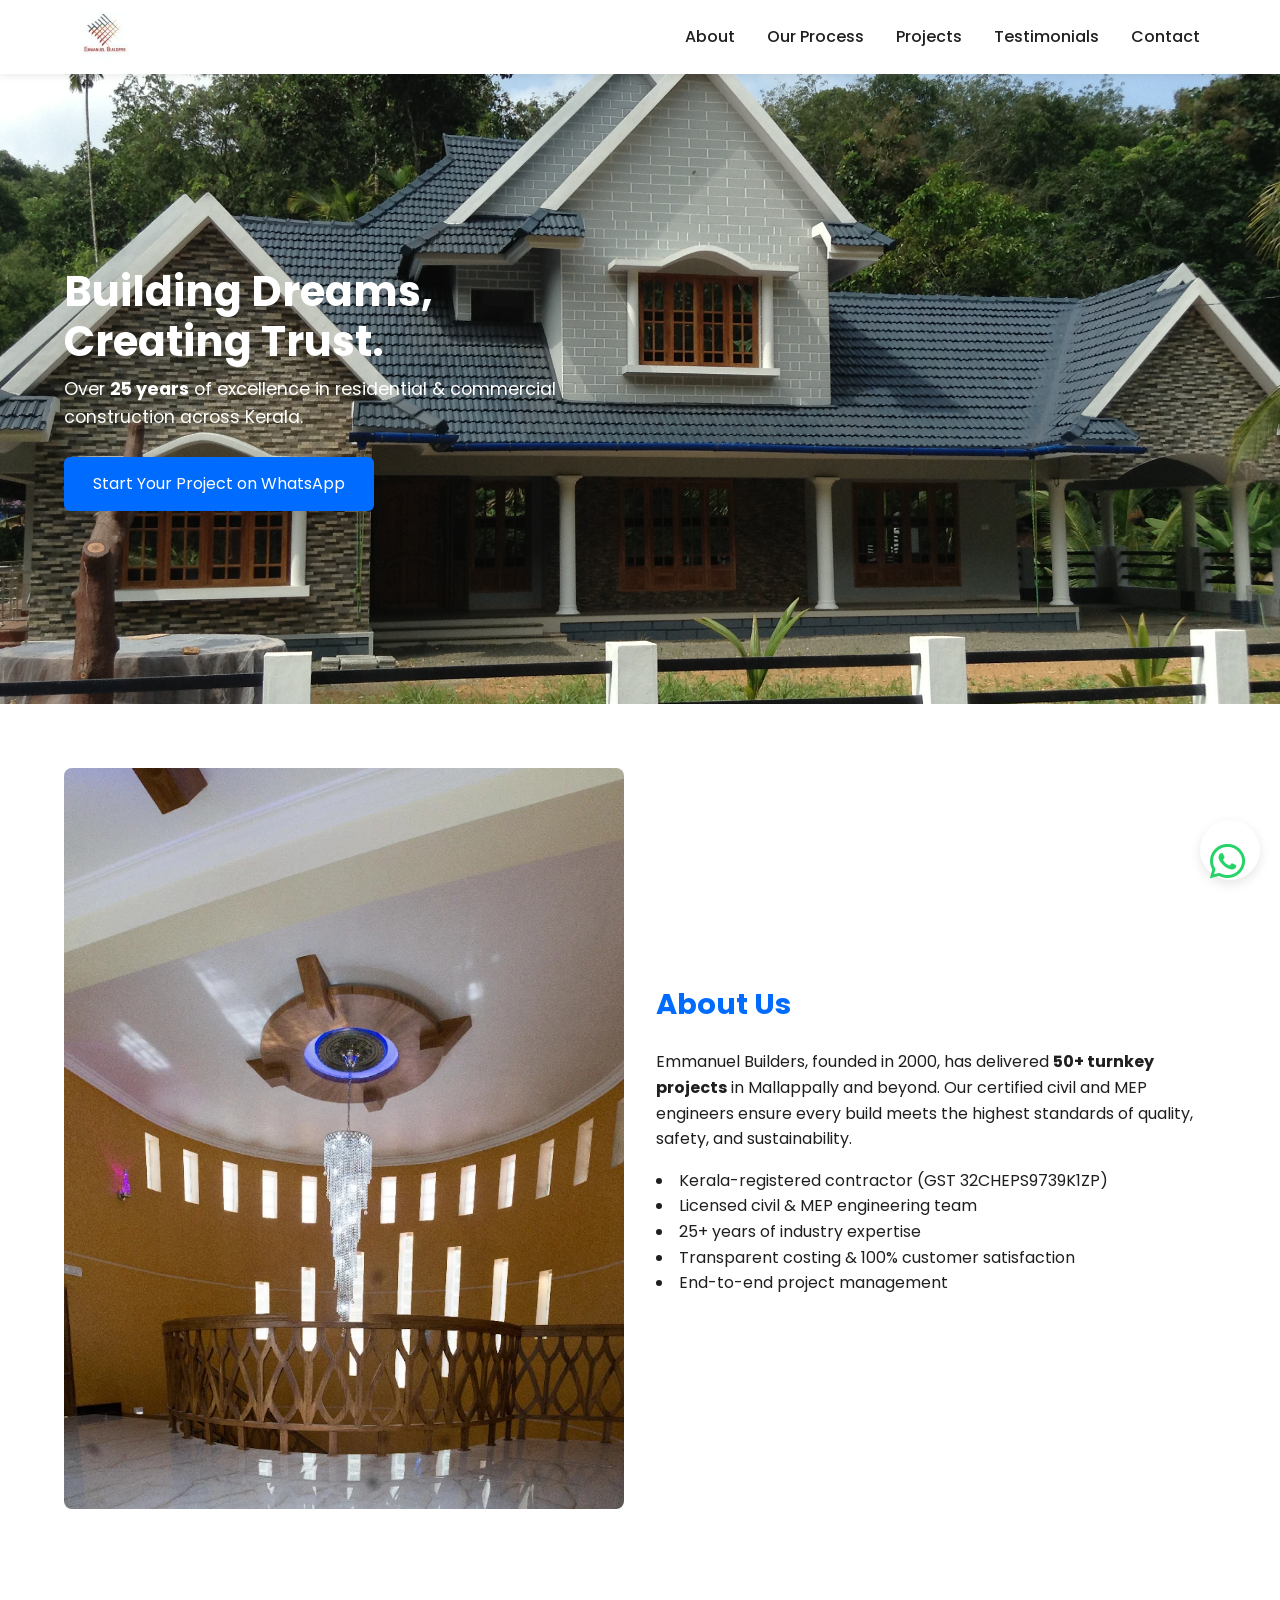
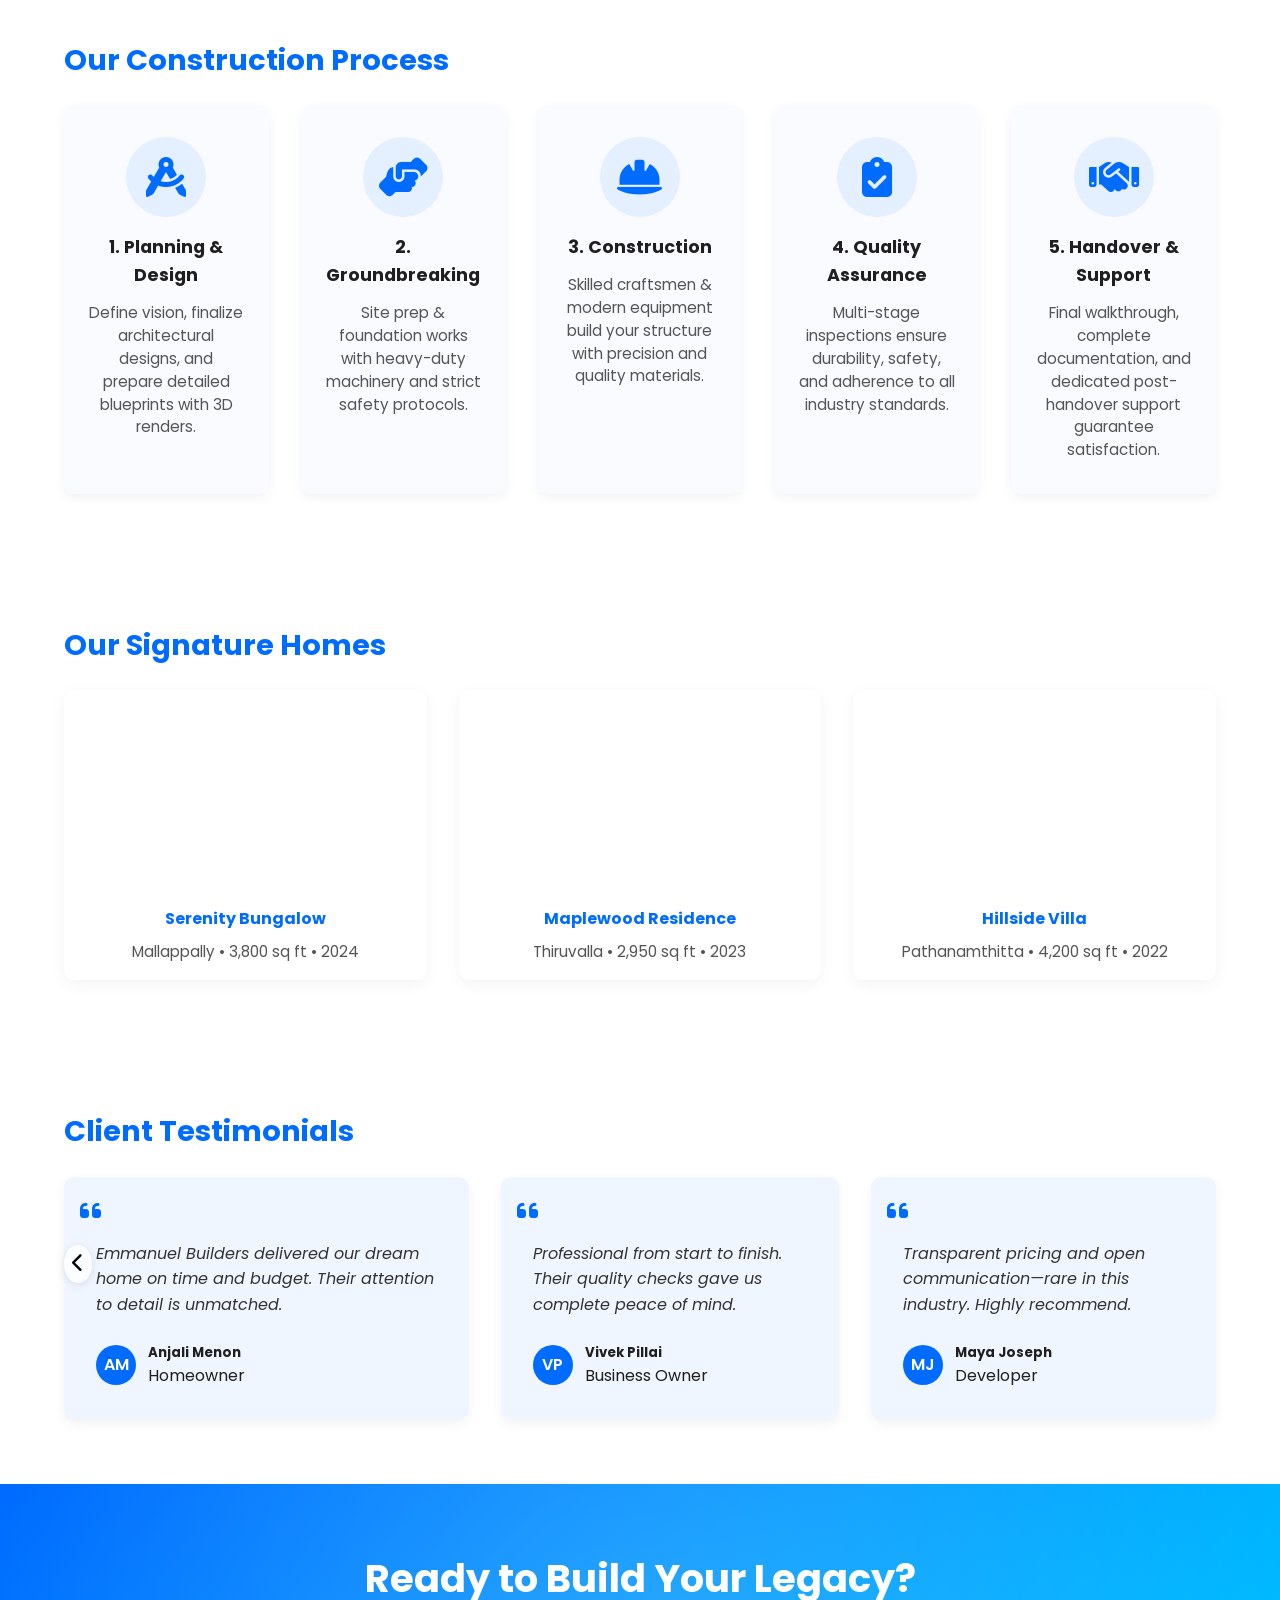
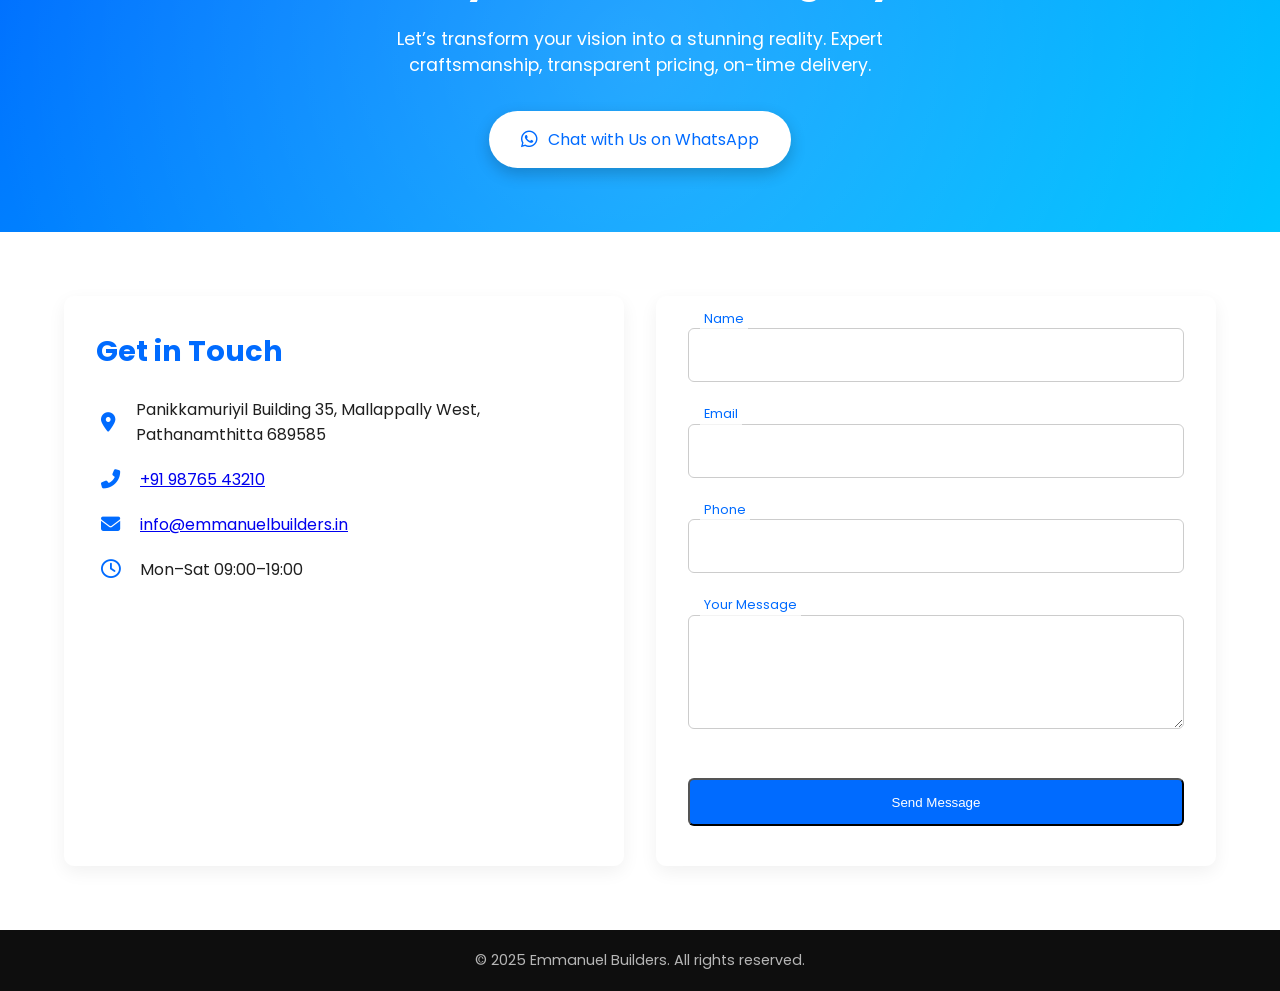
==== index.html @ 96ef4178 "version 1" ====
<!DOCTYPE html>
<html lang="en">
<head>
  <meta charset="UTF-8" />
  <meta name="viewport" content="width=device-width,initial-scale=1.0" />
  <meta name="description" content="Emmanuel Builders – trusted residential and commercial construction in Mallappally, Kerala." />
  <title>Emmanuel Builders | Mallappally</title>
  <link rel="stylesheet" href="style.css" />
  <link href="https://fonts.googleapis.com/css2?family=Poppins:wght@300;400;600&display=swap" rel="stylesheet" />
  <link rel="stylesheet" href="https://cdnjs.cloudflare.com/ajax/libs/font-awesome/6.4.0/css/all.min.css" />

</head>

<body>
  <!-- Floating WhatsApp CTA -->
  <a href="https://wa.me/919876543210" class="whatsapp-float" aria-label="Chat on WhatsApp">
  <i class="fab fa-whatsapp"></i>
</a>


  <!-- HEADER -->
  <header id="header">
    <div class="container">
      <h1 class="logo">
        <img src="./assets/emmanuel_logo2.jpg" alt="Emmanuel Builders Logo" />
      </h1>
      <div class="nav-toggle" id="navToggle">
  <span></span>
  <span></span>
  <span></span>
</div>

      <nav>
        <ul>
          <li><a href="#about">About</a></li>
          <li><a href="#process">Our Process</a></li>
          <li><a href="#projects">Projects</a></li>
          <li><a href="#testimonials">Testimonials</a></li>
          <li><a href="#contact">Contact</a></li>
        </ul>
      </nav>
    </div>
  </header>

  <!-- HERO -->
  <section class="hero">
    <div class="hero-content">
      <h2 class="animate-up">Building Dreams, Creating Trust.</h2>
      <p class="animate-up delay-1">
        Over <strong>25 years</strong> of excellence in residential & commercial construction across Kerala.
      </p>
      <a href="https://wa.me/919876543210" class="btn-primary animate-up delay-2">
        Start Your Project on WhatsApp
      </a>
    </div>
    <div class="hero-bg"></div>
  </section>

  <!-- ABOUT -->
  <section id="about" class="section">
    <div class="container about-grid">
      <div class="about-img">
        <img src="./assets/img1.webp" alt="Skilled construction team" loading="lazy" />
      </div>
      <div class="about-text">
        <h3 class="section-title">About Us</h3>
        <p>
          Emmanuel Builders, founded in 2000, has delivered <strong>50+ turnkey projects</strong> in Mallappally and beyond. Our certified civil and MEP engineers ensure every build meets the highest standards of quality, safety, and sustainability.
        </p>
        <ul class="about-list">
          <li>Kerala-registered contractor (GST 32CHEPS9739K1ZP)</li>
          <li>Licensed civil & MEP engineering team</li>
          <li>25+ years of industry expertise</li>
          <li>Transparent costing & 100% customer satisfaction</li>
          <li>End-to-end project management</li>
        </ul>
      </div>
    </div>
  </section>

  <!-- PROCESS -->
  <section id="process" class="section process">
  <div class="container">
    <h3 class="section-title">Our Construction Process</h3>
    <div class="process-grid">
      <div class="process-step animate-fade">
        <div class="icon-wrap">
          <i class="fas fa-drafting-compass"></i>
        </div>
        <h4>1. Planning & Design</h4>
        <p>Define vision, finalize architectural designs, and prepare detailed blueprints with 3D renders.</p>
      </div>
      <div class="process-step animate-fade delay-1">
        <div class="icon-wrap">
          <i class="fas fa-hands-helping"></i>
        </div>
        <h4>2. Groundbreaking</h4>
        <p>Site prep & foundation works with heavy-duty machinery and strict safety protocols.</p>
      </div>
      <div class="process-step animate-fade delay-2">
        <div class="icon-wrap">
          <i class="fas fa-hard-hat"></i>
        </div>
        <h4>3. Construction</h4>
        <p>Skilled craftsmen & modern equipment build your structure with precision and quality materials.</p>
      </div>
      <div class="process-step animate-fade delay-3">
        <div class="icon-wrap">
          <i class="fas fa-clipboard-check"></i>
        </div>
        <h4>4. Quality Assurance</h4>
        <p>Multi-stage inspections ensure durability, safety, and adherence to all industry standards.</p>
      </div>
      <div class="process-step animate-fade delay-4">
        <div class="icon-wrap">
          <i class="fas fa-handshake"></i>
        </div>
        <h4>5. Handover & Support</h4>
        <p>Final walkthrough, complete documentation, and dedicated post-handover support guarantee satisfaction.</p>
      </div>
    </div>
  </div>
</section>


  <!-- PROJECTS -->
  <section id="projects" class="section projects">
  <div class="container">
    <h3 class="section-title">Our Signature Homes</h3>
    <div class="projects-grid">

      <!-- Home Card 1 -->
      <article class="project-card animate-fade">
        <div class="card-img" style="background-image:url('https://source.unsplash.com/random/600x400/?bungalow');">
          <a href="#home1" class="btn-card">View Project</a>
        </div>
        <div class="project-info">
          <h4>Serenity Bungalow</h4>
          <p>Mallappally • 3,800 sq ft • 2024</p>
        </div>
      </article>

      <!-- Home Card 2 -->
      <article class="project-card animate-fade delay-1">
        <div class="card-img" style="background-image:url('https://source.unsplash.com/random/600x400/?modern-house');">
          <a href="#home2" class="btn-card">View Project</a>
        </div>
        <div class="project-info">
          <h4>Maplewood Residence</h4>
          <p>Thiruvalla • 2,950 sq ft • 2023</p>
        </div>
      </article>

      <!-- Home Card 3 -->
      <article class="project-card animate-fade delay-2">
        <div class="card-img" style="background-image:url('https://source.unsplash.com/random/600x400/?house-exterior');">
          <a href="#home3" class="btn-card">View Project</a>
        </div>
        <div class="project-info">
          <h4>Hillside Villa</h4>
          <p>Pathanamthitta • 4,200 sq ft • 2022</p>
        </div>
      </article>

    </div>
  </div>
</section>


  <!-- TESTIMONIALS -->
  <section id="testimonials" class="section testimonials">
  <div class="container">
    <h3 class="section-title">Client Testimonials</h3>
    <div class="testimonials-slider">
      <div class="testimonial-card animate-up">
        <div class="quote-icon"><i class="fas fa-quote-left"></i></div>
        <p>Emmanuel Builders delivered our dream home on time and budget. Their attention to detail is unmatched.</p>
        <div class="client-info">
          <div class="avatar">AM</div>
          <div>
            <h5>Anjali Menon</h5>
            <span>Homeowner</span>
          </div>
        </div>
      </div>
      <div class="testimonial-card animate-up delay-1">
        <div class="quote-icon"><i class="fas fa-quote-left"></i></div>
        <p>Professional from start to finish. Their quality checks gave us complete peace of mind.</p>
        <div class="client-info">
          <div class="avatar">VP</div>
          <div>
            <h5>Vivek Pillai</h5>
            <span>Business Owner</span>
          </div>
        </div>
      </div>
      <div class="testimonial-card animate-up delay-2">
        <div class="quote-icon"><i class="fas fa-quote-left"></i></div>
        <p>Transparent pricing and open communication—rare in this industry. Highly recommend.</p>
        <div class="client-info">
          <div class="avatar">MJ</div>
          <div>
            <h5>Maya Joseph</h5>
            <span>Developer</span>
          </div>
        </div>
      </div>
    </div>
    <!-- slider nav -->
    <div class="slider-nav">
      <button class="prev"><i class="fas fa-chevron-left"></i></button>
      <button class="next"><i class="fas fa-chevron-right"></i></button>
    </div>
  </div>
</section>


  <!-- CTA -->
 <section class="cta">
  <div class="container">
    <h3 class="cta-title animate-up">Ready to Build Your Legacy?</h3>
    <p class="cta-subtitle animate-up delay-1">
      Let’s transform your vision into a stunning reality. Expert craftsmanship, transparent pricing, on-time delivery.
    </p>
    <a href="https://wa.me/919876543210" class="btn-primary cta-btn animate-up delay-2">
      <i class="fab fa-whatsapp"></i> Chat with Us on WhatsApp
    </a>
  </div>
</section>


  <!-- CONTACT -->
  <section id="contact" class="section contact">
  <div class="container contact-grid">

    <!-- Contact Info Card -->
    <div class="contact-card animate-up">
      <h3 class="section-title">Get in Touch</h3>
      <div class="info-item">
        <i class="fas fa-map-marker-alt"></i>
        <p>Panikkamuriyil Building 35, Mallappally West, Pathanamthitta 689585</p>
      </div>
      <div class="info-item">
        <i class="fas fa-phone-alt"></i>
        <p><a href="tel:+919876543210">+91 98765 43210</a></p>
      </div>
      <div class="info-item">
        <i class="fas fa-envelope"></i>
        <p><a href="mailto:info@emmanuelbuilders.in">info@emmanuelbuilders.in</a></p>
      </div>
      <div class="info-item">
        <i class="far fa-clock"></i>
        <p>Mon–Sat 09:00–19:00</p>
      </div>
    </div>

    <!-- Contact Form Card -->
    <div class="contact-card animate-up delay-1">
      <form id="contact-form">
        <div class="form-group">
          <input type="text" name="name" required />
          <label>Name</label>
        </div>
        <div class="form-group">
          <input type="email" name="email" required />
          <label>Email</label>
        </div>
        <div class="form-group">
          <input type="tel" name="phone" />
          <label>Phone</label>
        </div>
        <div class="form-group">
          <textarea name="message" rows="4" required></textarea>
          <label>Your Message</label>
        </div>
        <button type="submit" class="btn-primary">Send Message</button>
        <p id="form-status" class="status"></p>
      </form>
    </div>

  </div>
  <div class="map-container animate-up delay-2">
    <!-- existing iframe -->
  </div>
</section>


  <!-- FOOTER -->
  <footer>
    <div class="container">
      © 2025 Emmanuel Builders. All rights reserved.
    </div>
  </footer>

  <script src="script.js"></script>
</body>
</html>
---- style.css ----
/* --- Global --- */
*,
*::before,
*::after {
  box-sizing: border-box;
  margin: 0;
  padding: 0;
}

body {
  font-family: "Poppins", sans-serif;
  line-height: 1.6;
  color: #1f1f1f;
  background: #ffffff;
}

img {
  max-width: 100%;
  display: block;
}

/* Utility */
.container {
  width: 90%;
  max-width: 1,200px;
  margin: auto;
}

.btn-primary {
  display: inline-block;
  background: #006bff;
  color: #fff;
  padding: 0.9rem 1.8rem;
  border-radius: 6px;
  text-decoration: none;
  transition: background 0.3s;
}
.btn-primary:hover {
  background: #0053c9;
}

/* Floating WhatsApp */
.whatsapp-float {
  position: fixed;
  bottom: 20px;
  right: 20px;
  width: 60px;
  height: 60px;
  z-index: 1000;
  animation: pulse 2s infinite;
}
@keyframes pulse {
  0% { transform: scale(1); }
  50% { transform: scale(1.1); }
  100% { transform: scale(1); }
}

/* Header */
header {
  background: #ffffffee;
  position: sticky;
  top: 0;
  backdrop-filter: blur(8px);
  z-index: 999;
}
header .container {
  display: flex;
  align-items: center;
  justify-content: space-between;
  padding: 1rem 0;
}
.logo {
  font-size: 1.6rem;
  font-weight: 600;
}
.logo span { color: #006bff; }
nav ul {
  display: flex;
  gap: 1.2rem;
}
nav a {
  text-decoration: none;
  color: #1f1f1f;
  font-weight: 500;
  transition: color 0.3s;
}
nav a:hover { color: #006bff; }

/* Hero */
.hero {
  position: relative;
  min-height: 70vh;
  display: flex;
  align-items: center;
  color: #ffffff;
  overflow: hidden;
}
.hero-bg {
  position: absolute;
  inset: 0;
  background: url("/img/hero.jpg") center/cover no-repeat;
  transform: scale(1.1);
  animation: zoom 20s linear infinite alternate;
}
@keyframes zoom {
  from { transform: scale(1.1); }
  to { transform: scale(1); }
}
.hero-content {
  position: relative;
  z-index: 1;
  width: 90%;
  max-width: 560px;
  margin-left: 5%;
}
.hero h2 {
  font-size: 2.6rem;
  line-height: 1.2;
  margin-bottom: 0.5rem;
}
.hero p {
  font-size: 1.1rem;
  margin-bottom: 1.6rem;
}

/* Sections */
.section { padding: 4rem 0; }
.section-title {
  font-size: 1.8rem;
  margin-bottom: 1.4rem;
  color: #006bff;
}

/* About */
.about-grid {
  display: grid;
  gap: 2rem;
}
@media (min-width: 768px) {
  .about-grid {
    grid-template-columns: 1fr 1fr;
    align-items: center;
  }
}
.about-list {
  margin-top: 1rem;
  list-style: disc inside;
}
.about-img img {
  border-radius: 8px;
}

/* Projects */
.projects-grid {
  display: grid;
  gap: 2rem;
}
@media (min-width: 600px) {
  .projects-grid {
    grid-template-columns: repeat(2, 1fr);
  }
}
@media (min-width: 960px) {
  .projects-grid {
    grid-template-columns: repeat(3, 1fr);
  }
}
.project-card {
  background: #f5f7ff;
  border-radius: 6px;
  overflow: hidden;
  box-shadow: 0 2px 8px #0001;
  transform: translateY(20px);
  opacity: 0;
  transition: transform 0.6s ease, opacity 0.6s ease;
}
.project-card img {
  height: 200px;
  object-fit: cover;
}
.project-info { padding: 1rem; }
.project-info h4 { margin-bottom: 0.3rem; }

/* CTA */
.cta {
  background: #006bff;
  color: #fff;
  text-align: center;
  padding: 3.5rem 0;
}
.cta-title {
  font-size: 2rem;
  margin-bottom: 1.2rem;
}

/* Contact */
.contact-grid {
  display: grid;
  gap: 2.5rem;
}
@media (min-width: 768px) {
  .contact-grid {
    grid-template-columns: 1fr 1fr;
  }
}
form input,
form textarea {
  width: 100%;
  padding: 0.8rem 1rem;
  margin-bottom: 1rem;
  border: 1px solid #ccc;
  border-radius: 4px;
  font-family: inherit;
}
form button {
  cursor: pointer;
}
.status { margin-top: 0.5rem; font-size: 0.9rem; }

/* Footer */
footer {
  background: #0e0e0e;
  color: #b6b6b6;
  text-align: center;
  padding: 1.2rem 0;
  font-size: 0.9rem;
}

/* --- Scroll-triggered Animations --- */
.animate-up,
.animate-fade {
  opacity: 0;
  transform: translateY(40px);
}

.delay-1 { transition-delay: 0.15s; }
.delay-2 { transition-delay: 0.3s; }

.in-view.animate-up {
  opacity: 1;
  transform: translateY(0);
  transition: all 0.6s ease;
}
.in-view.animate-fade {
  opacity: 1;
  transform: translateY(0);
  transition: all 0.8s ease;
}

.hero-bg {
  position: absolute;
  inset: 0;
  background: url("./assets/Banner.JPG") center/cover no-repeat;
  transform: scale(1.1);
  animation: zoom 20s linear infinite alternate;
}
/* …rest of CSS unchanged… */
/* HEADER STYLING */
header {
  position: sticky;
  top: 0;
  width: 100%;
  z-index: 999;
  backdrop-filter: blur(12px);
  background: rgba(255, 255, 255, 0.85);
  box-shadow: 0 2px 8px rgba(0, 0, 0, 0.08);
}

header .container {
  display: flex;
  align-items: center;
  justify-content: space-between;
  padding: 0.75rem 1rem;
}

.logo img {
  height: 50px;
  width: auto;
  transition: transform 0.3s ease;
}
.logo img:hover {
  transform: scale(1.05);
}

nav {
  display: flex;
  align-items: center;
}

nav ul {
  display: flex;
  gap: 2rem;
  list-style: none;
}

nav a {
  text-decoration: none;
  font-weight: 500;
  color: #1f1f1f;
  padding: 0.25rem 0;
  position: relative;
}
nav a::after {
  content: '';
  position: absolute;
  height: 2px;
  width: 0;
  left: 0;
  bottom: -4px;
  background: #006bff;
  transition: width 0.3s ease;
}
nav a:hover::after {
  width: 100%;
}

.nav-toggle {
  display: none;
  flex-direction: column;
  justify-content: space-between;
  width: 24px;
  height: 18px;
  cursor: pointer;
}
.nav-toggle span {
  display: block;
  height: 3px;
  background: #1f1f1f;
  border-radius: 2px;
  transition: all 0.3s ease;
}

/* MOBILE RESPONSIVE */
@media (max-width: 768px) {
  .nav-toggle {
    display: flex;
  }
  nav ul {
    position: absolute;
    top: 100%;
    right: 0;
    flex-direction: column;
    background: rgba(255, 255, 255, 0.95);
    width: 200px;
    padding: 1rem;
    box-shadow: 0 2px 8px rgba(0, 0, 0, 0.1);
    transform: translateY(-20px);
    opacity: 0;
    pointer-events: none;
    transition: transform 0.3s ease, opacity 0.3s ease;
  }
  nav ul.open {
    transform: translateY(0);
    opacity: 1;
    pointer-events: all;
  }
  nav li {
    margin-bottom: 1rem;
  }
}
/* Process Icons */
.process-grid {
  display: grid;
  gap: 2rem;
}
@media (min-width: 768px) {
  .process-grid {
    grid-template-columns: repeat(3, 1fr);
  }
}
@media (min-width: 1024px) {
  .process-grid {
    grid-template-columns: repeat(5, 1fr);
  }
}

.process-step {
  background: #f9fbff;
  border-radius: 10px;
  padding: 2rem 1.5rem;
  text-align: center;
  box-shadow: 0 4px 12px rgba(0,0,0,0.05);
  transition: transform 0.3s ease, box-shadow 0.3s ease;
}
.process-step:hover {
  transform: translateY(-8px);
  box-shadow: 0 8px 20px rgba(0,0,0,0.1);
}

.icon-wrap {
  font-size: 2.5rem;
  color: #006bff;
  width: 80px;
  height: 80px;
  margin: 0 auto 1rem;
  display: flex;
  align-items: center;
  justify-content: center;
  background: #e4efff;
  border-radius: 50%;
}

.process-step h4 {
  margin: 0.8rem 0;
  font-size: 1.1rem;
  color: #1f1f1f;
}

.process-step p {
  font-size: 0.95rem;
  color: #555;
  line-height: 1.5;
}

/* Animate-fade unchanged – uses your existing scroll-trigger code */
.whatsapp-float {
  position: fixed;
  bottom: 20px;
  right: 20px;
  font-size: 2.5rem;
  color: #25d366;
  background: #fff;
  padding: 0.6rem;
  border-radius: 50%;
  box-shadow: 0 4px 12px rgba(0,0,0,0.1);
  transition: transform 0.3s ease, box-shadow 0.3s ease;
  z-index: 1000;
}
.whatsapp-float:hover {
  transform: translateY(-4px) scale(1.1);
  box-shadow: 0 8px 20px rgba(0,0,0,0.15);
}
/* Projects Grid */
.projects-grid {
  display: grid;
  gap: 2rem;
}
@media (min-width: 768px) {
  .projects-grid {
    grid-template-columns: repeat(2,1fr);
  }
}
@media (min-width: 1024px) {
  .projects-grid {
    grid-template-columns: repeat(3,1fr);
  }
}

/* Project Card */
.project-card {
  background: #fff;
  border-radius: 10px;
  overflow: hidden;
  box-shadow: 0 4px 16px rgba(0,0,0,0.05);
  transition: transform 0.3s ease, box-shadow 0.3s ease;
}
.project-card:hover {
  transform: translateY(-8px);
  box-shadow: 0 8px 24px rgba(0,0,0,0.1);
}

/* Image Container */
.card-img {
  position: relative;
  background-size: cover;
  background-position: center;
  height: 200px;
}
.btn-card {
  position: absolute;
  bottom: 10px;
  right: 10px;
  background: rgba(0,107,255,0.9);
  color: #fff;
  padding: 0.5rem 1rem;
  border-radius: 5px;
  text-decoration: none;
  font-size: 0.9rem;
  opacity: 0;
  transition: opacity 0.3s ease;
}
.card-img:hover .btn-card {
  opacity: 1;
}

/* Project Info */
.project-info {
  padding: 1rem;
  text-align: center;
}
.project-info h4 {
  margin-bottom: 0.5rem;
  color: #006bff;
}
.project-info p {
  font-size: 0.95rem;
  color: #555;
}
/* Testimonials Slider */
.testimonials {
  position: relative;
  overflow: hidden;
}
.testimonials-slider {
  display: flex;
  gap: 2rem;
  transition: transform 0.5s ease;
}
.testimonial-card {
  background: #f0f6ff;
  border-radius: 10px;
  padding: 2rem;
  min-width: 300px;
  box-shadow: 0 4px 12px rgba(0,0,0,0.05);
  position: relative;
}
.quote-icon {
  font-size: 1.5rem;
  color: #006bff;
  position: absolute;
  top: 1rem;
  left: 1rem;
}
.testimonial-card p {
  margin: 2rem 0 1.5rem;
  font-style: italic;
  color: #333;
}
.client-info {
  display: flex;
  align-items: center;
  gap: 0.75rem;
}
.avatar {
  width: 40px;
  height: 40px;
  background: #006bff;
  color: #fff;
  font-weight: 600;
  display: flex;
  align-items: center;
  justify-content: center;
  border-radius: 50%;
}

/* Slider navigation */
.slider-nav {
  position: absolute;
  top: 50%;
  width: 100%;
  display: flex;
  justify-content: space-between;
  transform: translateY(-50%);
  pointer-events: none;
}
.slider-nav button {
  background: rgba(255,255,255,0.8);
  border: none;
  font-size: 1.2rem;
  padding: 0.5rem;
  border-radius: 50%;
  cursor: pointer;
  pointer-events: all;
  box-shadow: 0 2px 8px rgba(0,0,0,0.1);
}
.slider-nav button:hover {
  background: #fff;
}

/* Hide arrows on mobile if desired */
@media (max-width: 600px) {
  .slider-nav { display: none; }
}

.cta {
  padding: 4rem 0;
  background: linear-gradient(135deg, #006bff 0%, #00c6ff 100%);
  color: #fff;
  text-align: center;
  position: relative;
  overflow: hidden;
}
.cta::before {
  content: "";
  position: absolute;
  top: -20%;
  left: -20%;
  width: 140%;
  height: 140%;
  background: radial-gradient(circle at center, rgba(255,255,255,0.15), transparent 70%);
  animation: rotate 20s linear infinite;
}
@keyframes rotate {
  from { transform: rotate(0deg); }
  to { transform: rotate(360deg); }
}
.cta-title {
  font-size: 2.4rem;
  margin-bottom: 1rem;
}
.cta-subtitle {
  font-size: 1.1rem;
  margin-bottom: 2rem;
  max-width: 600px;
  margin-left: auto;
  margin-right: auto;
  line-height: 1.5;
}
.cta-btn {
  display: inline-flex;
  align-items: center;
  gap: 0.6rem;
  background: #fff;
  color: #006bff;
  padding: 1rem 2rem;
  font-size: 1rem;
  border-radius: 50px;
  box-shadow: 0 6px 16px rgba(0,0,0,0.2);
  transition: transform 0.3s ease, box-shadow 0.3s ease;
  text-decoration: none;
}
.cta-btn i {
  font-size: 1.2rem;
}
.cta-btn:hover {
  transform: translateY(-4px);
  box-shadow: 0 12px 24px rgba(0,0,0,0.25);
}

/* Retain your animate-up fade-in styles */
/* Contact Grid */
.contact-grid {
  display: grid;
  gap: 2rem;
}
@media (min-width:768px) {
  .contact-grid {
    grid-template-columns: repeat(2,1fr);
  }
}

/* Contact Cards */
.contact-card {
  background: #ffffff;
  border-radius: 10px;
  padding: 2rem;
  box-shadow: 0 6px 18px rgba(0,0,0,0.06);
}
.info-item {
  display: flex;
  align-items: center;
  gap: 1rem;
  margin-bottom: 1.2rem;
}
.info-item i {
  font-size: 1.2rem;
  color: #006bff;
  width: 28px;
  text-align: center;
}

/* Floating Labels */
.form-group {
  position: relative;
  margin-bottom: 1.6rem;
}
.form-group input,
.form-group textarea {
  width: 100%;
  padding: 1rem 0.75rem;
  border: 1px solid #ccc;
  border-radius: 6px;
  font-family: inherit;
  background: transparent;
  transition: border-color 0.3s;
}
.form-group label {
  position: absolute;
  top: 50%;
  left: 0.75rem;
  transform: translateY(-50%);
  background: #fff;
  padding: 0 0.25rem;
  color: #999;
  pointer-events: none;
  transition: top 0.3s, font-size 0.3s;
}
.form-group input:focus,
.form-group textarea:focus {
  outline: none;
  border-color: #006bff;
}
.form-group input:focus + label,
.form-group textarea:focus + label,
.form-group input:not(:placeholder-shown) + label,
.form-group textarea:not(:placeholder-shown) + label {
  top: -0.6rem;
  font-size: 0.8rem;
  color: #006bff;
}

/* Button */
.contact-card .btn-primary {
  width: 100%;
  text-align: center;
}
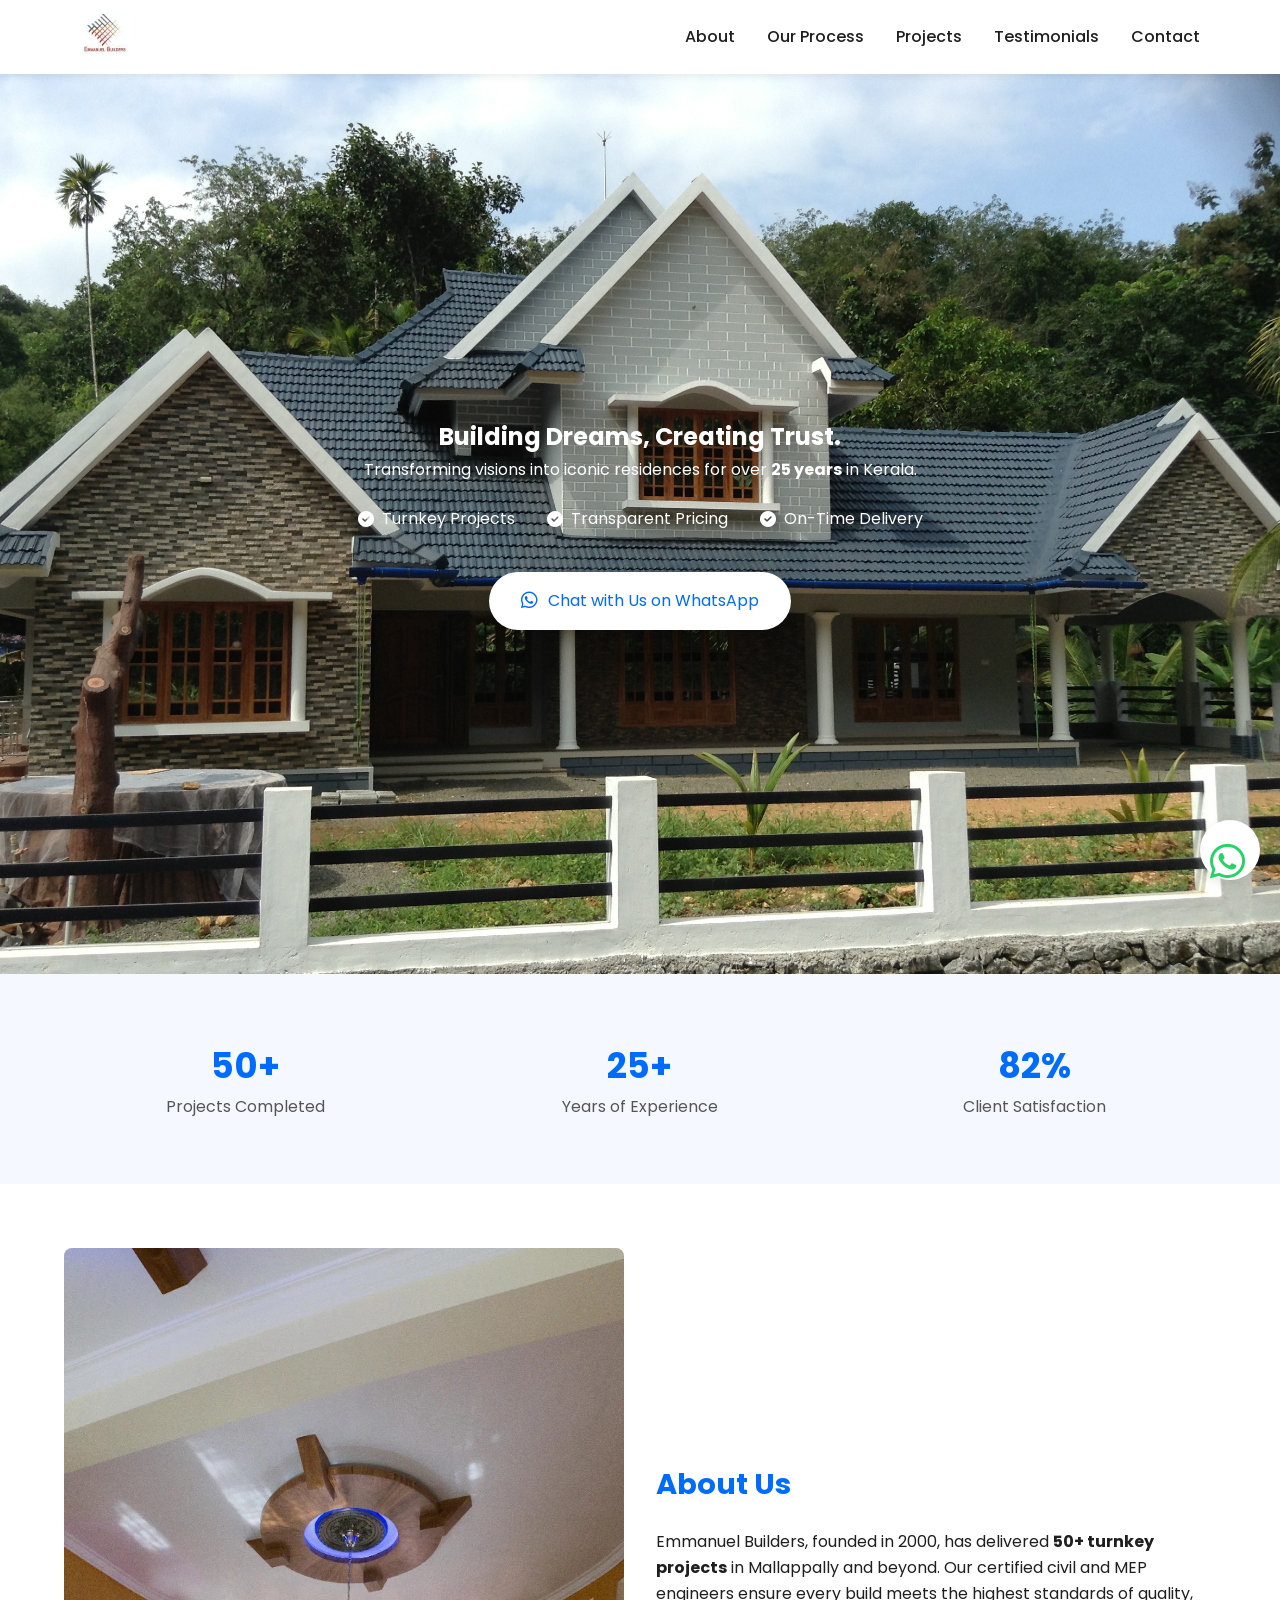
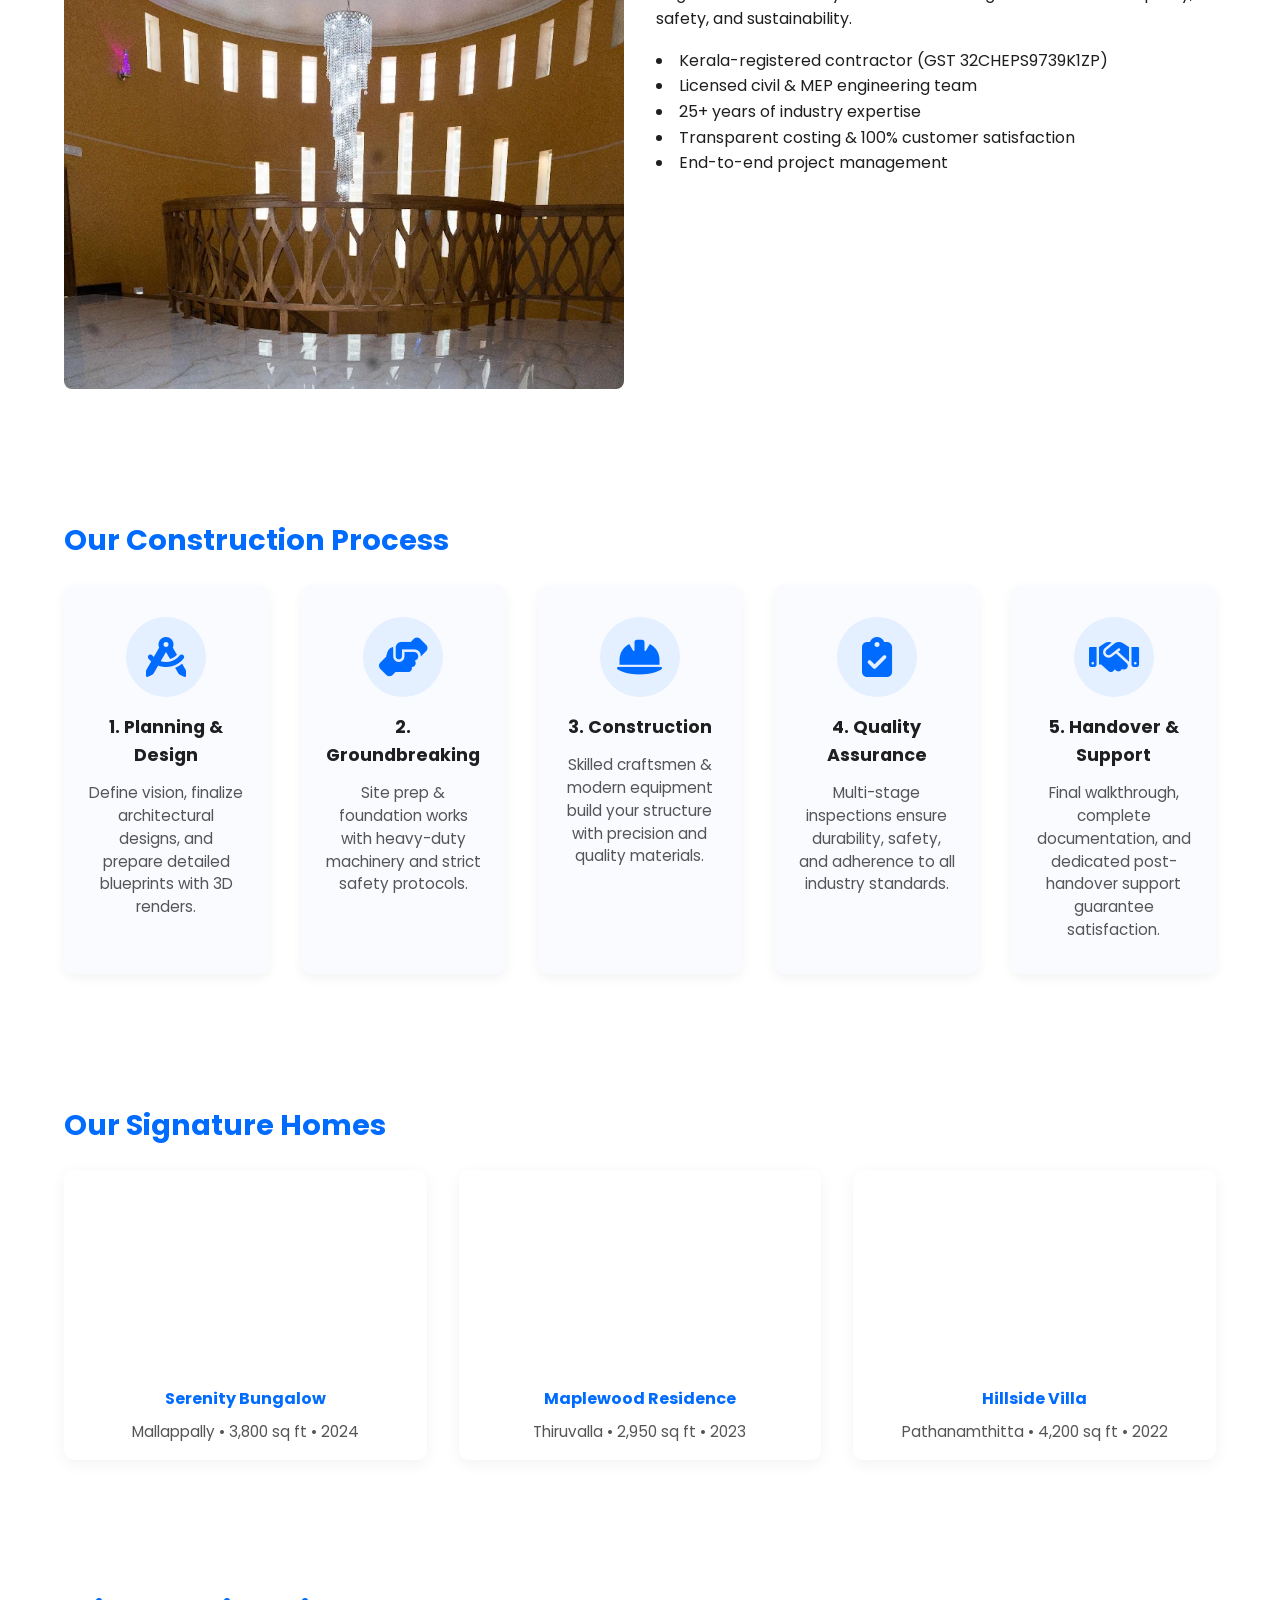
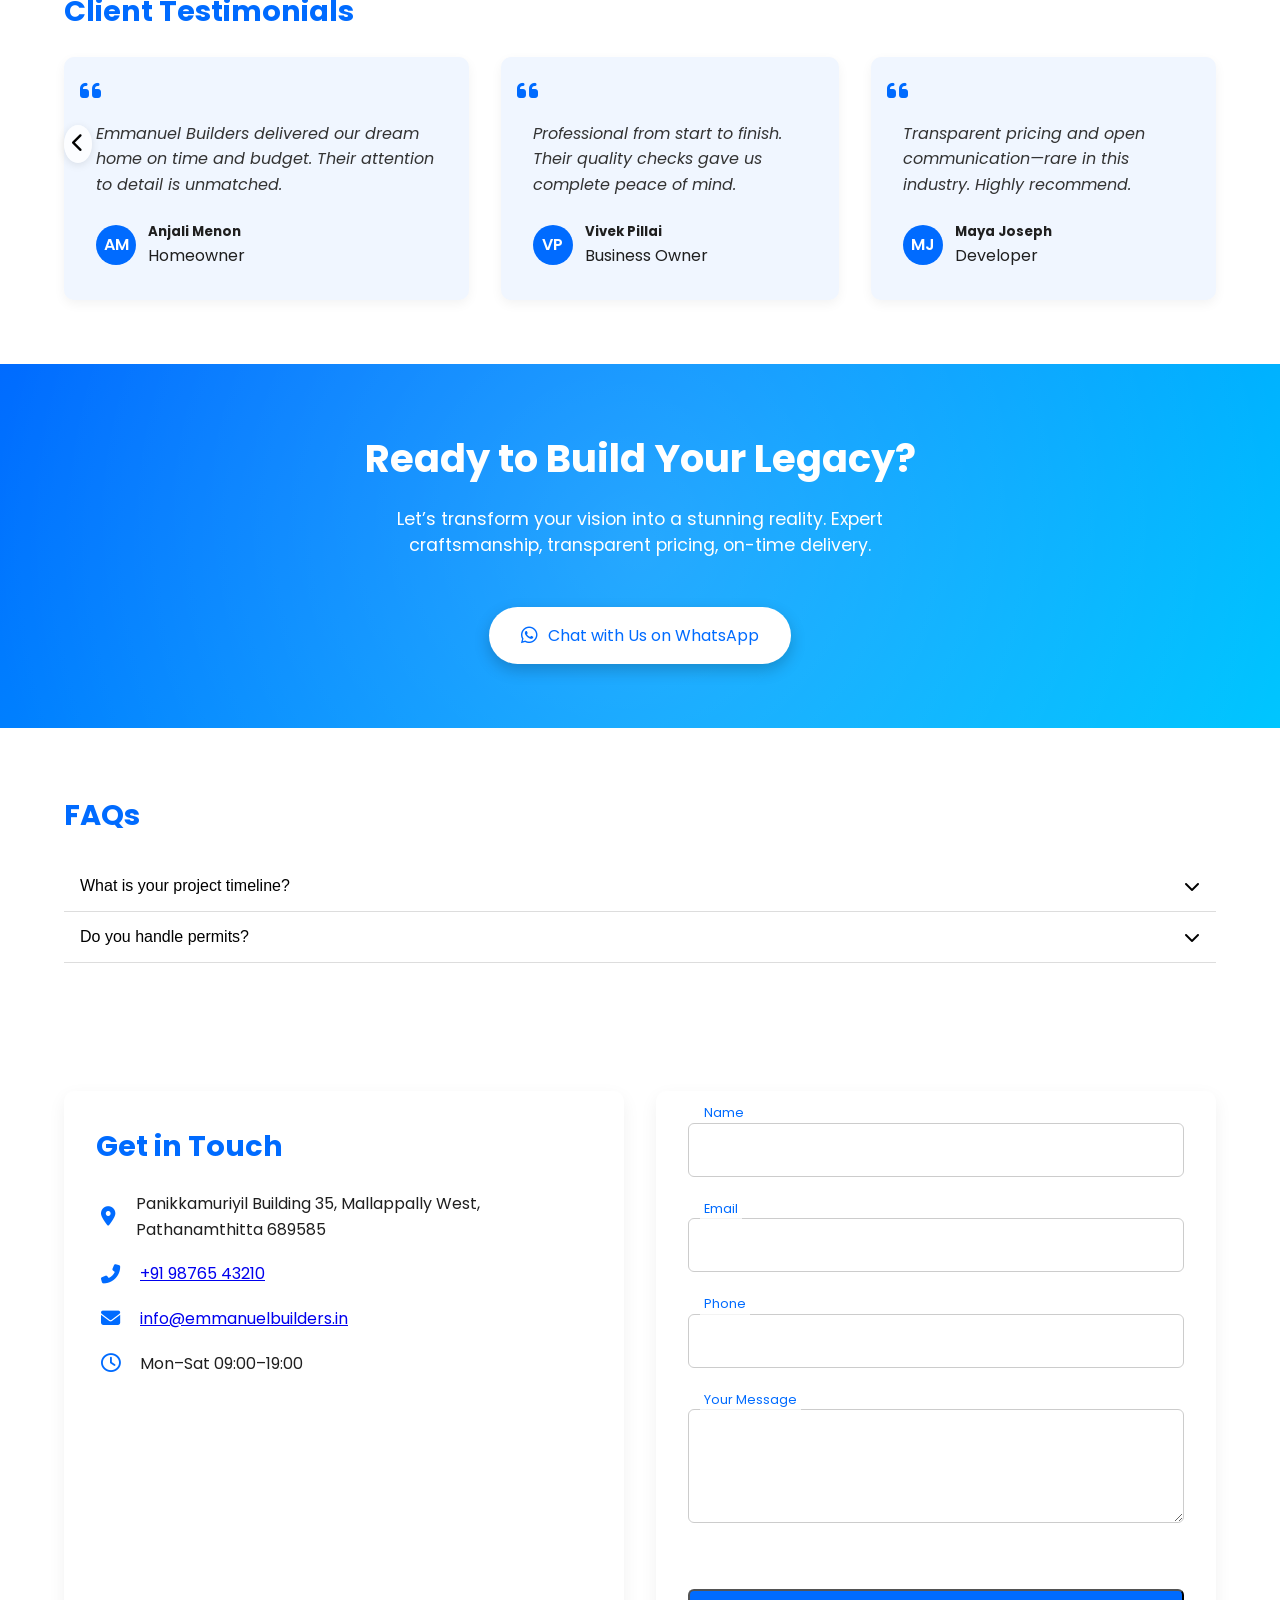
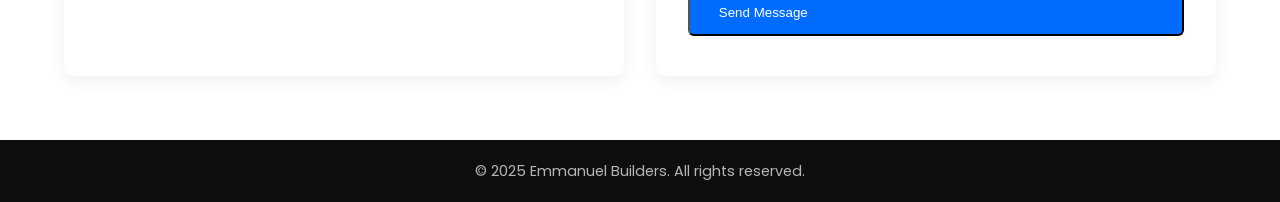
==== commit 0180da6a: "version 1" ====
--- a/index.html
+++ b/index.html
@@ -43,18 +43,43 @@
   </header>
 
   <!-- HERO -->
-  <section class="hero">
-    <div class="hero-content">
-      <h2 class="animate-up">Building Dreams, Creating Trust.</h2>
-      <p class="animate-up delay-1">
-        Over <strong>25 years</strong> of excellence in residential & commercial construction across Kerala.
-      </p>
-      <a href="https://wa.me/919876543210" class="btn-primary animate-up delay-2">
-        Start Your Project on WhatsApp
-      </a>
-    </div>
-    <div class="hero-bg"></div>
-  </section>
+<section class="hero">
+  <div class="hero-overlay"></div>
+  <div class="hero-content container">
+    <h2 class="animate-up">Building Dreams, Creating Trust.</h2>
+    <p class="animate-up delay-1">
+      Transforming visions into iconic residences for over <strong>25 years</strong> in Kerala.
+    </p>
+    <ul class="hero-features animate-up delay-2">
+      <li><i class="fas fa-check-circle"></i> Turnkey Projects</li>
+      <li><i class="fas fa-check-circle"></i> Transparent Pricing</li>
+      <li><i class="fas fa-check-circle"></i> On-Time Delivery</li>
+    </ul>
+    <a href="https://wa.me/919876543210" class="btn-primary cta-btn animate-up delay-2">
+      <i class="fab fa-whatsapp"></i> Chat with Us on WhatsApp
+    </a>
+  </div>
+  <div class="hero-bg"></div>
+</section>
+
+
+<section class="stats">
+  <div class="container stats-grid">
+    <div class="stat">
+      <h4><span class="count" data-target="50">0</span>+</h4>
+      <p>Projects Completed</p>
+    </div>
+    <div class="stat">
+      <h4><span class="count" data-target="25">0</span>+</h4>
+      <p>Years of Experience</p>
+    </div>
+    <div class="stat">
+      <h4><span class="count" data-target="100">0</span>%</h4>
+      <p>Client Satisfaction</p>
+    </div>
+    
+  </div>
+</section>
 
   <!-- ABOUT -->
   <section id="about" class="section">
@@ -228,6 +253,25 @@
   </div>
 </section>
 
+<section id="faq" class="section faq">
+  <div class="container">
+    <h3 class="section-title">FAQs</h3>
+    <div class="accordion">
+      <div class="item">
+        <button class="question">What is your project timeline? <i class="fas fa-chevron-down"></i></button>
+        <div class="answer">
+          <p>Typically 6–12 months depending on size and complexity. We provide a detailed schedule upfront.</p>
+        </div>
+      </div>
+      <div class="item">
+        <button class="question">Do you handle permits? <i class="fas fa-chevron-down"></i></button>
+        <div class="answer">
+          <p>Yes. We secure all necessary local approvals and inspections as part of our end-to-end service.</p>
+        </div>
+      </div>
+    </div>
+  </div>
+</section>
 
   <!-- CONTACT -->
   <section id="contact" class="section contact">
--- a/style.css
+++ b/style.css
@@ -87,41 +87,86 @@
 nav a:hover { color: #006bff; }
 
 /* Hero */
+/* Full-screen Hero */
 .hero {
   position: relative;
-  min-height: 70vh;
-  display: flex;
-  align-items: center;
-  color: #ffffff;
+  min-height: 100vh;
+  color: #fff;
   overflow: hidden;
-}
+  display: flex;
+  align-items: center;
+}
+
+/* Background Image & Overlay */
 .hero-bg {
   position: absolute;
   inset: 0;
-  background: url("/img/hero.jpg") center/cover no-repeat;
+  background: url("./assets/Banner.JPG") center/cover no-repeat;
   transform: scale(1.1);
   animation: zoom 20s linear infinite alternate;
 }
+
 @keyframes zoom {
   from { transform: scale(1.1); }
-  to { transform: scale(1); }
-}
+  to   { transform: scale(1); }
+}
+
+
+.hero-overlay {
+  position: absolute;
+  inset: 0;
+  background: linear-gradient(135deg, rgba(0,107,255,0.5), rgba(0,198,255,0.5));
+}
+
+/* Animated Shapes */
+.hero-shapes .shape {
+  position: absolute;
+  border-radius: 50%;
+  background: rgba(255,255,255,0.15);
+  animation: float 10s ease-in-out infinite;
+}
+.shape-1 { width: 200px; height: 200px; top: 10%; left: 5%; }
+.shape-2 { width: 150px; height: 150px; bottom: 15%; right: 10%; animation-duration: 12s; }
+.shape-3 { width: 250px; height: 250px; top: 30%; right: 20%; animation-duration: 14s; }
+
+@keyframes float {
+  0%,100% { transform: translateY(0) rotate(0deg); }
+  50% { transform: translateY(20px) rotate(45deg); }
+}
+
+/* Hero Content */
 .hero-content {
   position: relative;
   z-index: 1;
-  width: 90%;
-  max-width: 560px;
-  margin-left: 5%;
-}
-.hero h2 {
-  font-size: 2.6rem;
-  line-height: 1.2;
-  margin-bottom: 0.5rem;
-}
-.hero p {
-  font-size: 1.1rem;
-  margin-bottom: 1.6rem;
-}
+  text-align: center;
+  max-width: 700px;
+  margin: auto;
+}
+.hero-features {
+  list-style: none;
+  padding: 0;
+  margin: 1.5rem 0;
+  display: inline-flex;
+  gap: 2rem;
+}
+.hero-features li {
+  display: flex;
+  align-items: center;
+  font-size: 1rem;
+}
+.hero-features i {
+  margin-right: 0.5rem;
+  color: #fff;
+}
+
+/* Button Enhancement */
+.btn-primary {
+  display: inline-flex;
+  align-items: center;
+  gap: 0.5rem;
+  margin-top: 1rem;
+}
+
 
 /* Sections */
 .section { padding: 4rem 0; }
@@ -247,13 +292,7 @@
   transition: all 0.8s ease;
 }
 
-.hero-bg {
-  position: absolute;
-  inset: 0;
-  background: url("./assets/Banner.JPG") center/cover no-repeat;
-  transform: scale(1.1);
-  animation: zoom 20s linear infinite alternate;
-}
+
 /* …rest of CSS unchanged… */
 /* HEADER STYLING */
 header {
@@ -704,4 +743,34 @@
   width: 100%;
   text-align: center;
 }
-
+.accordion .item {
+  border-bottom: 1px solid #ddd;
+}
+.accordion .question {
+  width: 100%;
+  padding: 1rem;
+  text-align: left;
+  background: transparent;
+  border: none;
+  font-size: 1rem;
+  display: flex;
+  justify-content: space-between;
+  align-items: center;
+  cursor: pointer;
+}
+.accordion .answer {
+  max-height: 0;
+  overflow: hidden;
+  transition: max-height 0.3s ease;
+  padding: 0 1rem;
+}
+.accordion .item.open .answer {
+  max-height: 200px;
+  padding: 1rem;
+}
+.stats { padding: 4rem 0; background: #f5f9ff; }
+.stats-grid { display: grid; gap: 2rem; text-align: center; }
+@media(min-width:768px){.stats-grid{grid-template-columns:repeat(3,1fr);}}
+.stat h4 { font-size:2.2rem; color:#006bff; }
+.stat p { color:#555; }
+
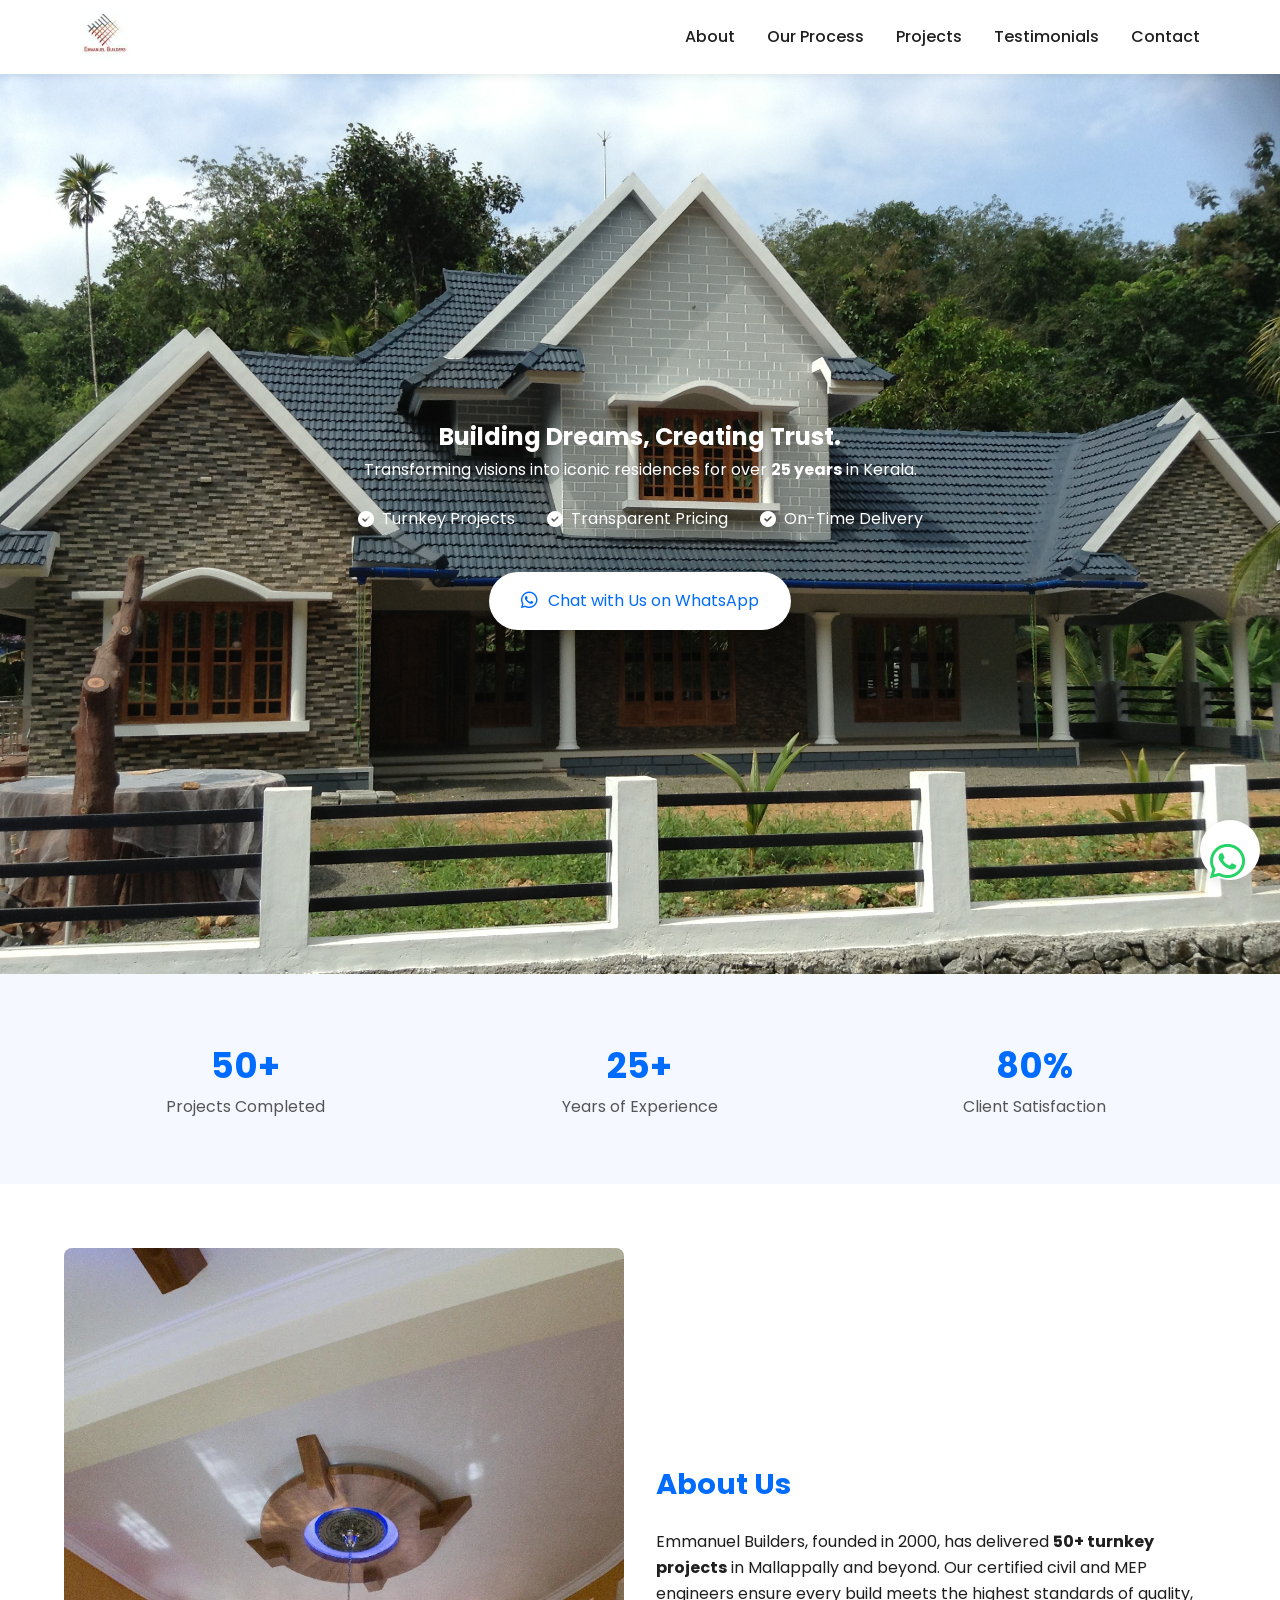
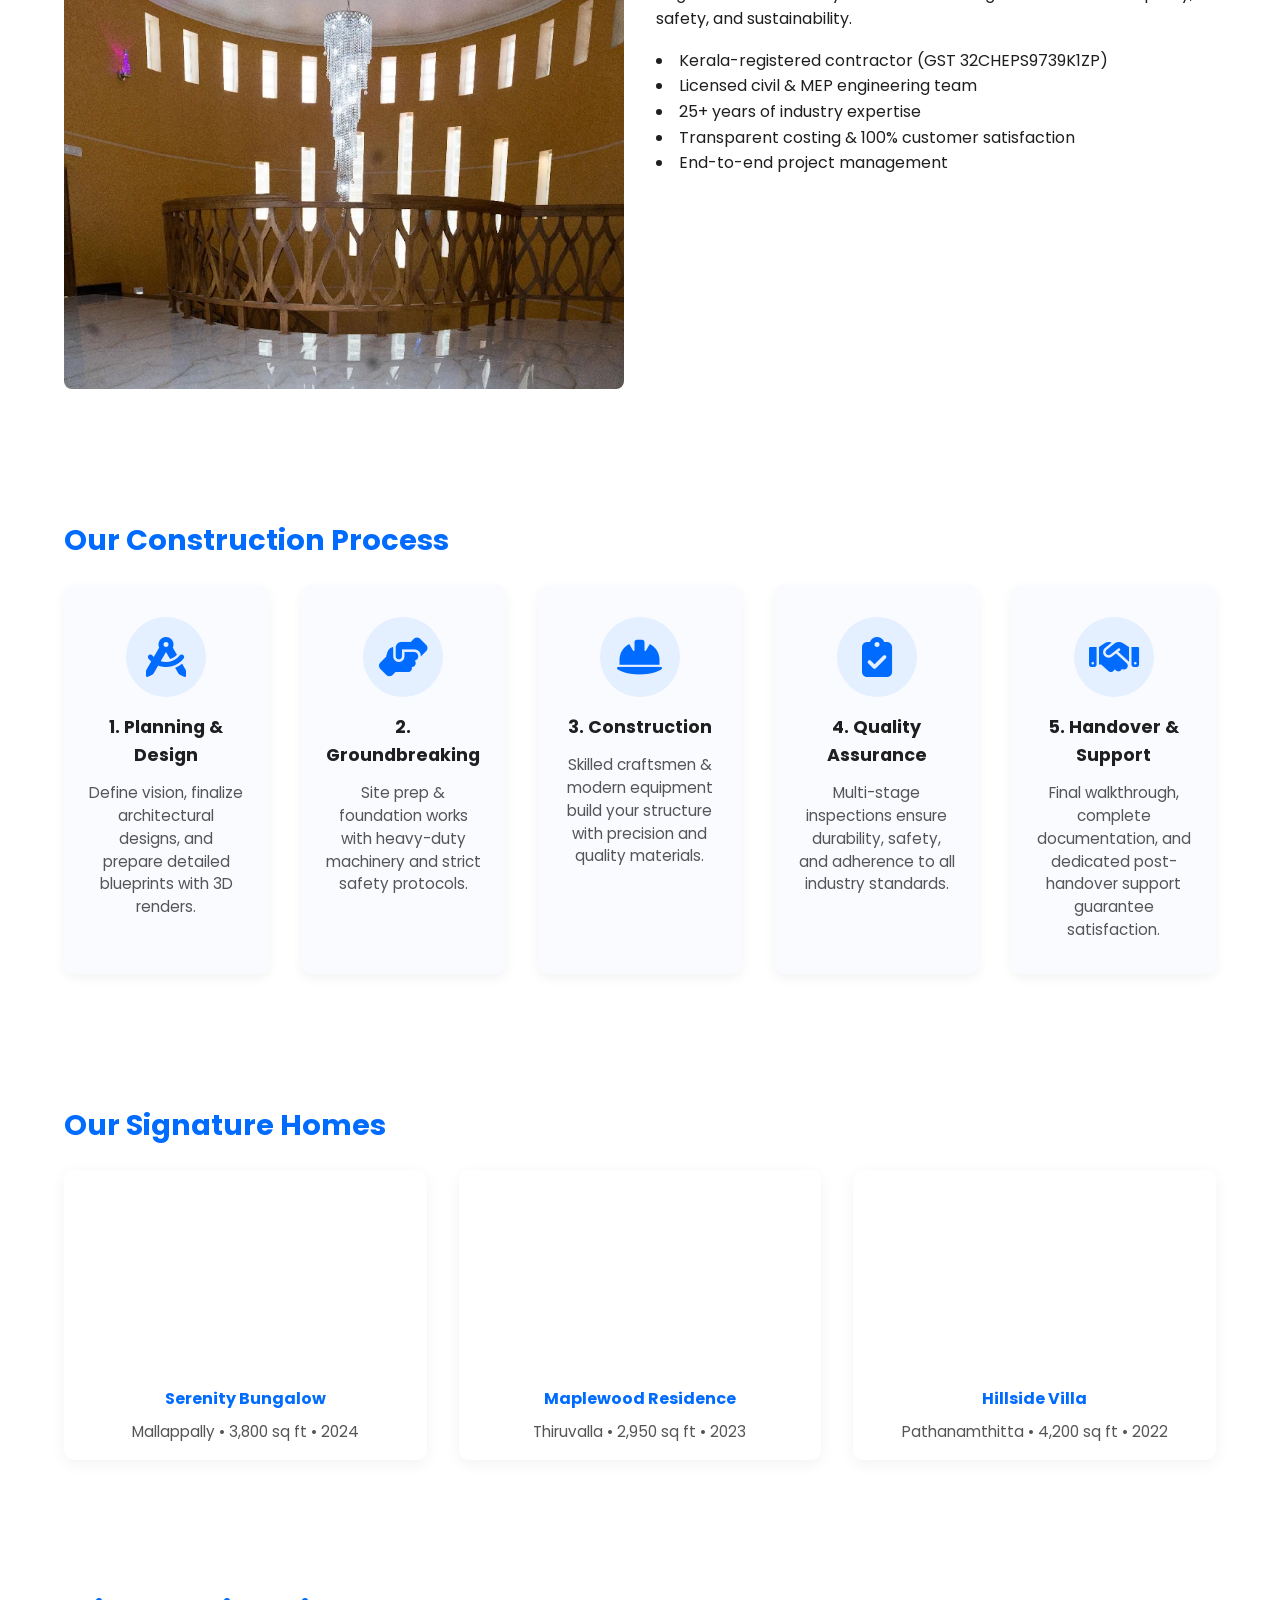
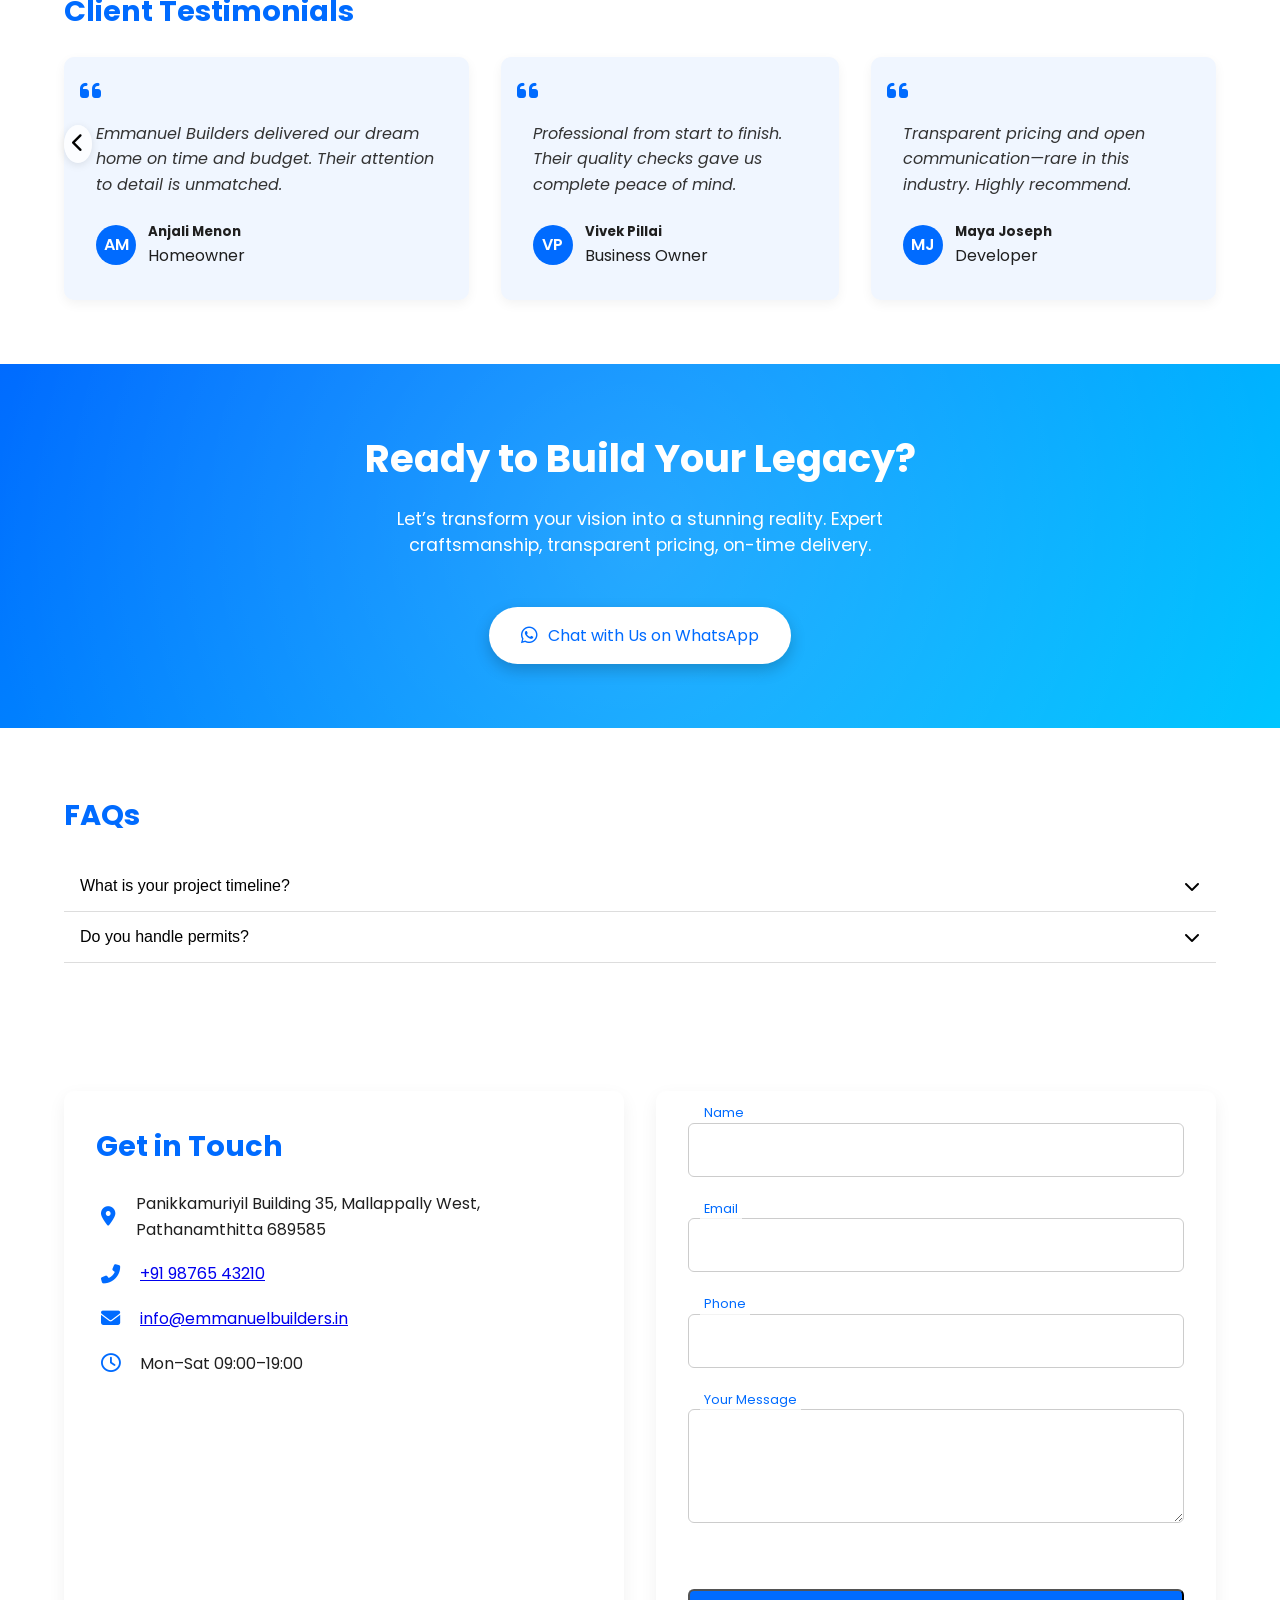
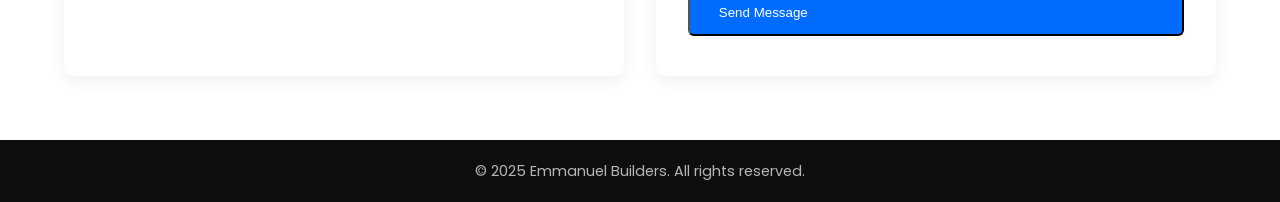
==== commit f9c8a3b3: "version 1" ====
--- a/index.html
+++ b/index.html
@@ -13,7 +13,7 @@
 
 <body>
   <!-- Floating WhatsApp CTA -->
-  <a href="https://wa.me/919876543210" class="whatsapp-float" aria-label="Chat on WhatsApp">
+  <a href="https://wa.me/917418962271" class="whatsapp-float" aria-label="Chat on WhatsApp">
   <i class="fab fa-whatsapp"></i>
 </a>
 
@@ -55,7 +55,7 @@
       <li><i class="fas fa-check-circle"></i> Transparent Pricing</li>
       <li><i class="fas fa-check-circle"></i> On-Time Delivery</li>
     </ul>
-    <a href="https://wa.me/919876543210" class="btn-primary cta-btn animate-up delay-2">
+    <a href="https://wa.me/917418962271" class="btn-primary cta-btn animate-up delay-2">
       <i class="fab fa-whatsapp"></i> Chat with Us on WhatsApp
     </a>
   </div>
@@ -247,7 +247,7 @@
     <p class="cta-subtitle animate-up delay-1">
       Let’s transform your vision into a stunning reality. Expert craftsmanship, transparent pricing, on-time delivery.
     </p>
-    <a href="https://wa.me/919876543210" class="btn-primary cta-btn animate-up delay-2">
+    <a href="https://wa.me/917418962271" class="btn-primary cta-btn animate-up delay-2">
       <i class="fab fa-whatsapp"></i> Chat with Us on WhatsApp
     </a>
   </div>
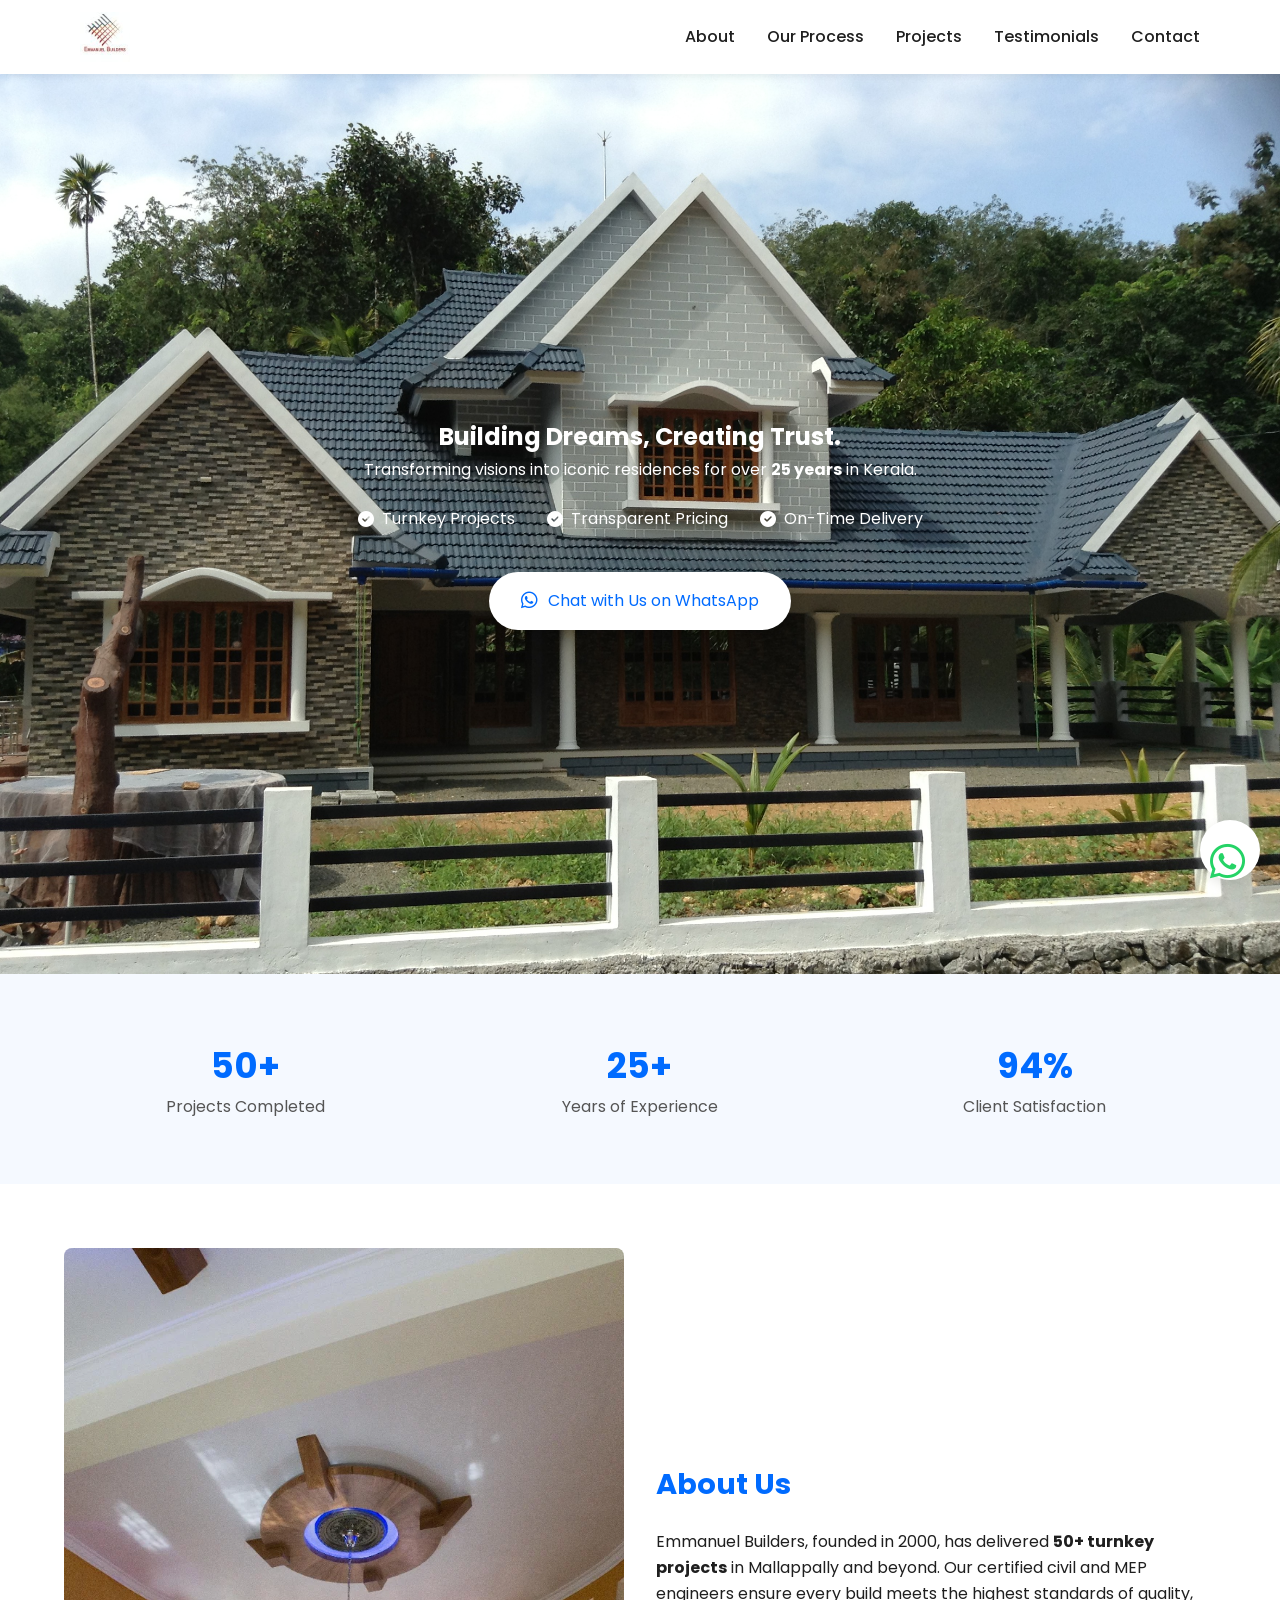
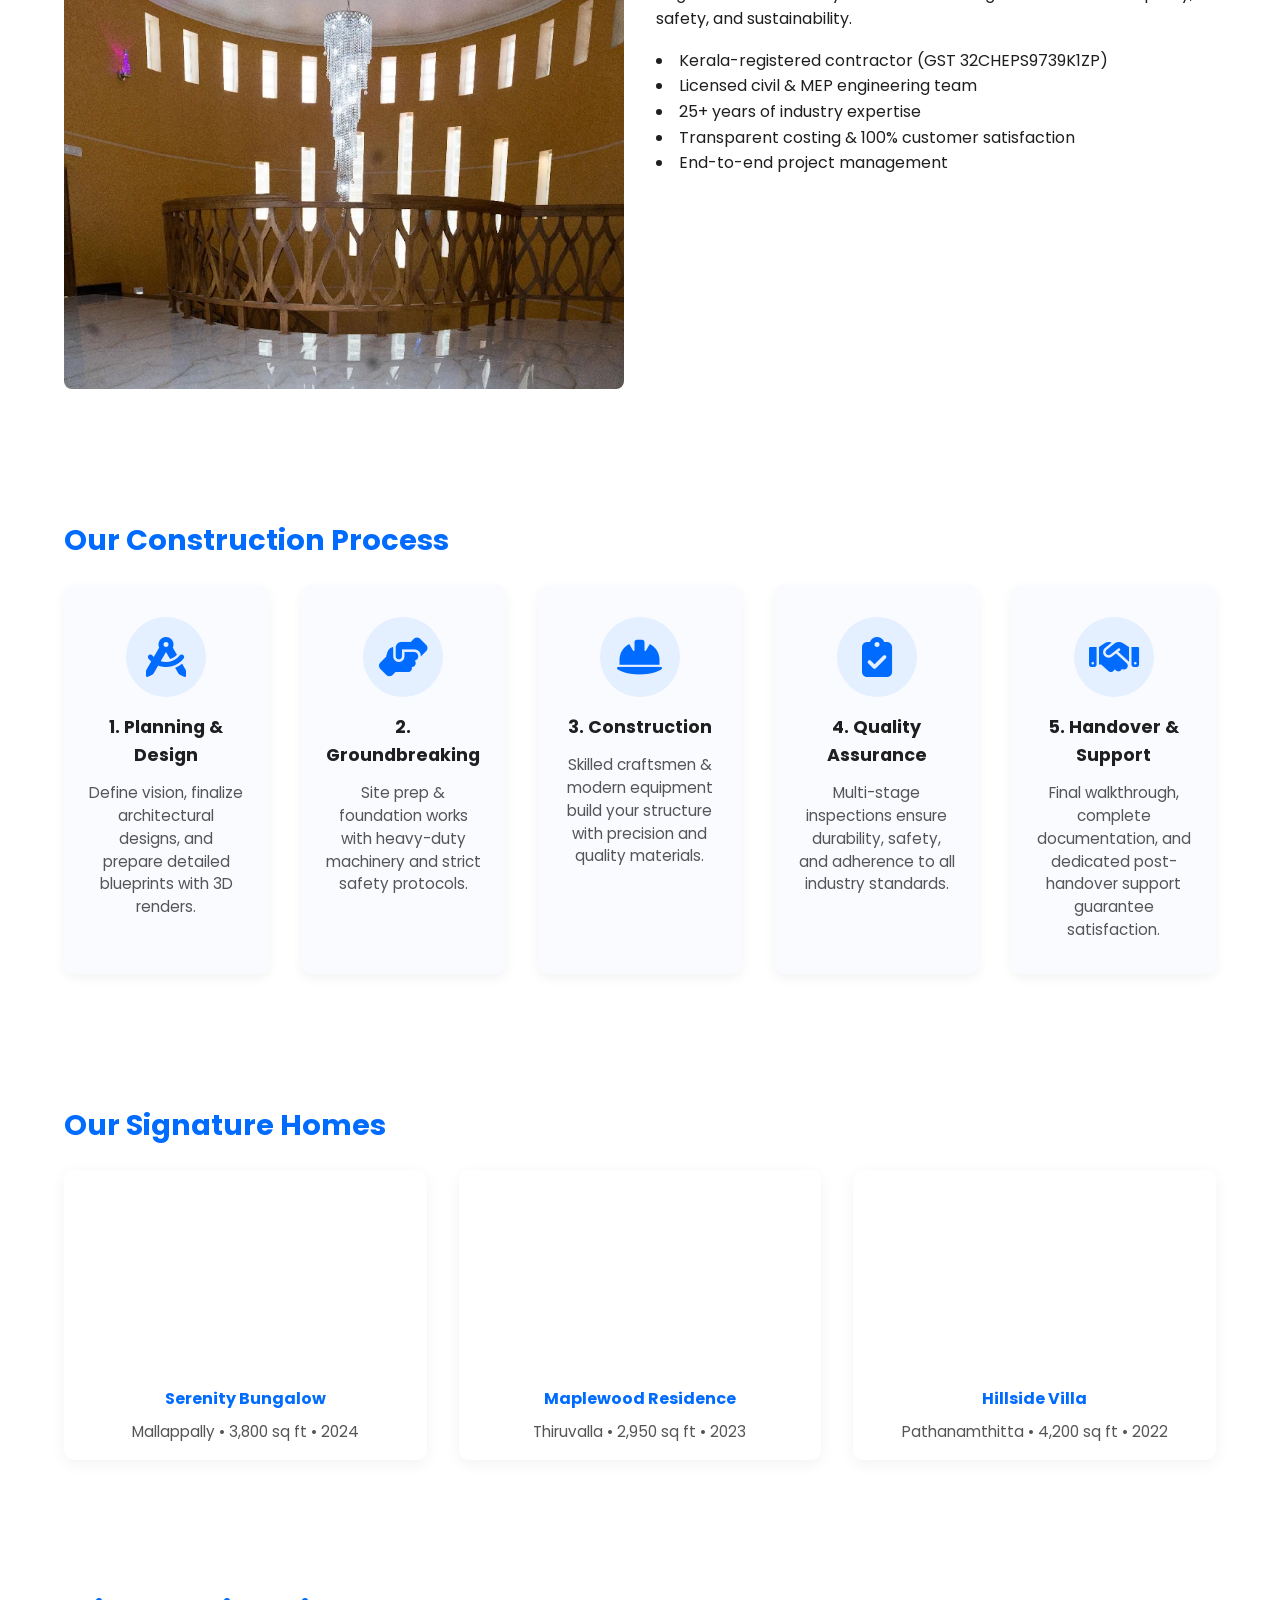
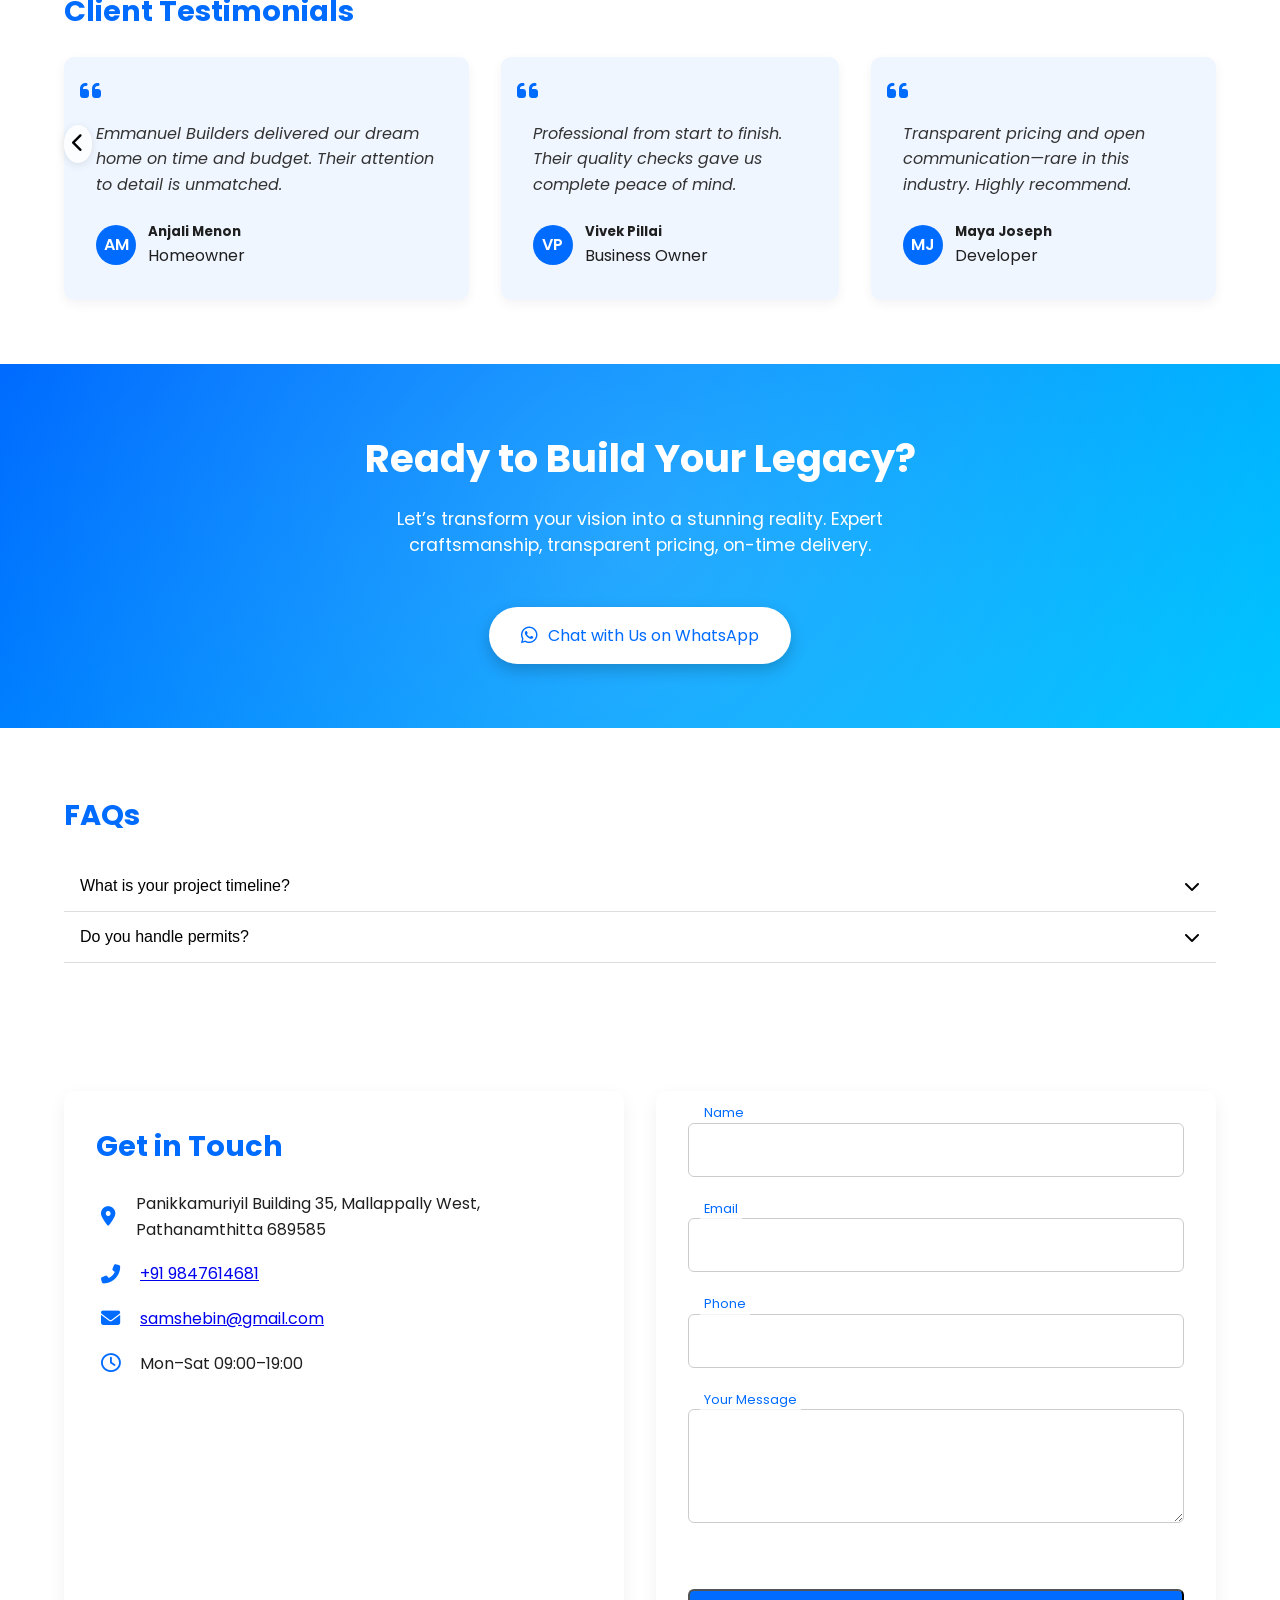
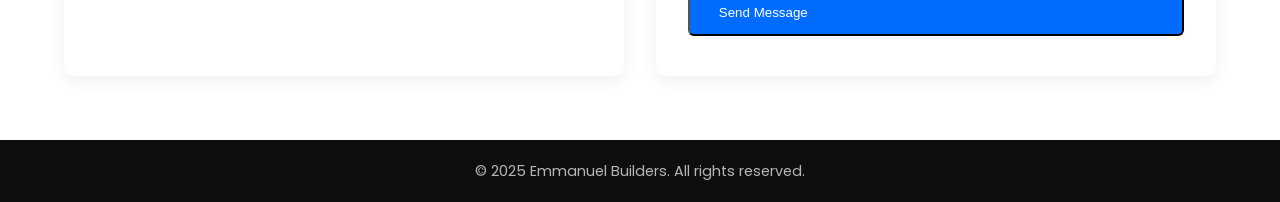
==== commit bc1a7bfb: "version 1" ====
--- a/index.html
+++ b/index.html
@@ -13,7 +13,7 @@
 
 <body>
   <!-- Floating WhatsApp CTA -->
-  <a href="https://wa.me/917418962271" class="whatsapp-float" aria-label="Chat on WhatsApp">
+  <a href="https://wa.me/919847614681" class="whatsapp-float" aria-label="Chat on WhatsApp">
   <i class="fab fa-whatsapp"></i>
 </a>
 
@@ -55,7 +55,7 @@
       <li><i class="fas fa-check-circle"></i> Transparent Pricing</li>
       <li><i class="fas fa-check-circle"></i> On-Time Delivery</li>
     </ul>
-    <a href="https://wa.me/917418962271" class="btn-primary cta-btn animate-up delay-2">
+    <a href="https://wa.me/919847614681" class="btn-primary cta-btn animate-up delay-2">
       <i class="fab fa-whatsapp"></i> Chat with Us on WhatsApp
     </a>
   </div>
@@ -247,7 +247,7 @@
     <p class="cta-subtitle animate-up delay-1">
       Let’s transform your vision into a stunning reality. Expert craftsmanship, transparent pricing, on-time delivery.
     </p>
-    <a href="https://wa.me/917418962271" class="btn-primary cta-btn animate-up delay-2">
+    <a href="https://wa.me/919847614682" class="btn-primary cta-btn animate-up delay-2">
       <i class="fab fa-whatsapp"></i> Chat with Us on WhatsApp
     </a>
   </div>
@@ -286,11 +286,11 @@
       </div>
       <div class="info-item">
         <i class="fas fa-phone-alt"></i>
-        <p><a href="tel:+919876543210">+91 98765 43210</a></p>
+        <p><a href="tel:+919847614681">+91 9847614681</a></p>
       </div>
       <div class="info-item">
         <i class="fas fa-envelope"></i>
-        <p><a href="mailto:info@emmanuelbuilders.in">info@emmanuelbuilders.in</a></p>
+        <p><a href="mailto:samshebin@gmail.com">samshebin@gmail.com</a></p>
       </div>
       <div class="info-item">
         <i class="far fa-clock"></i>
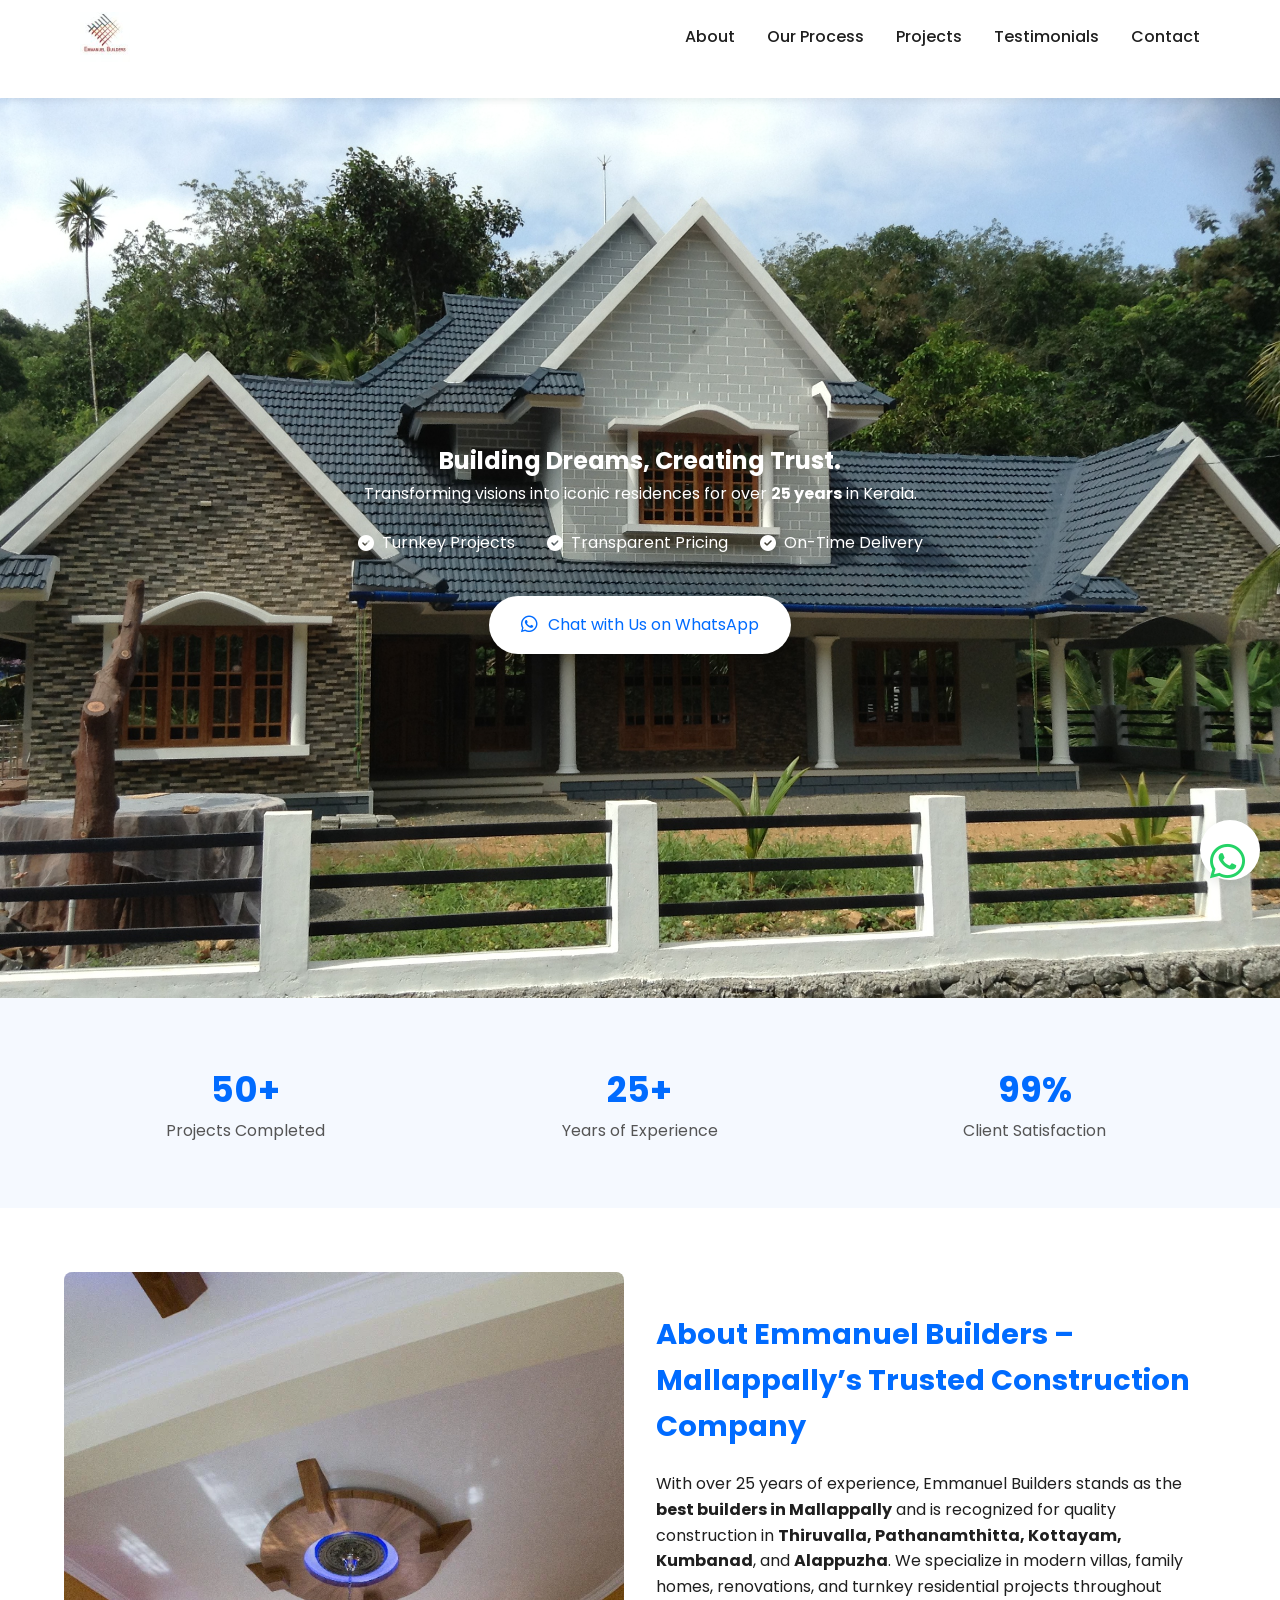
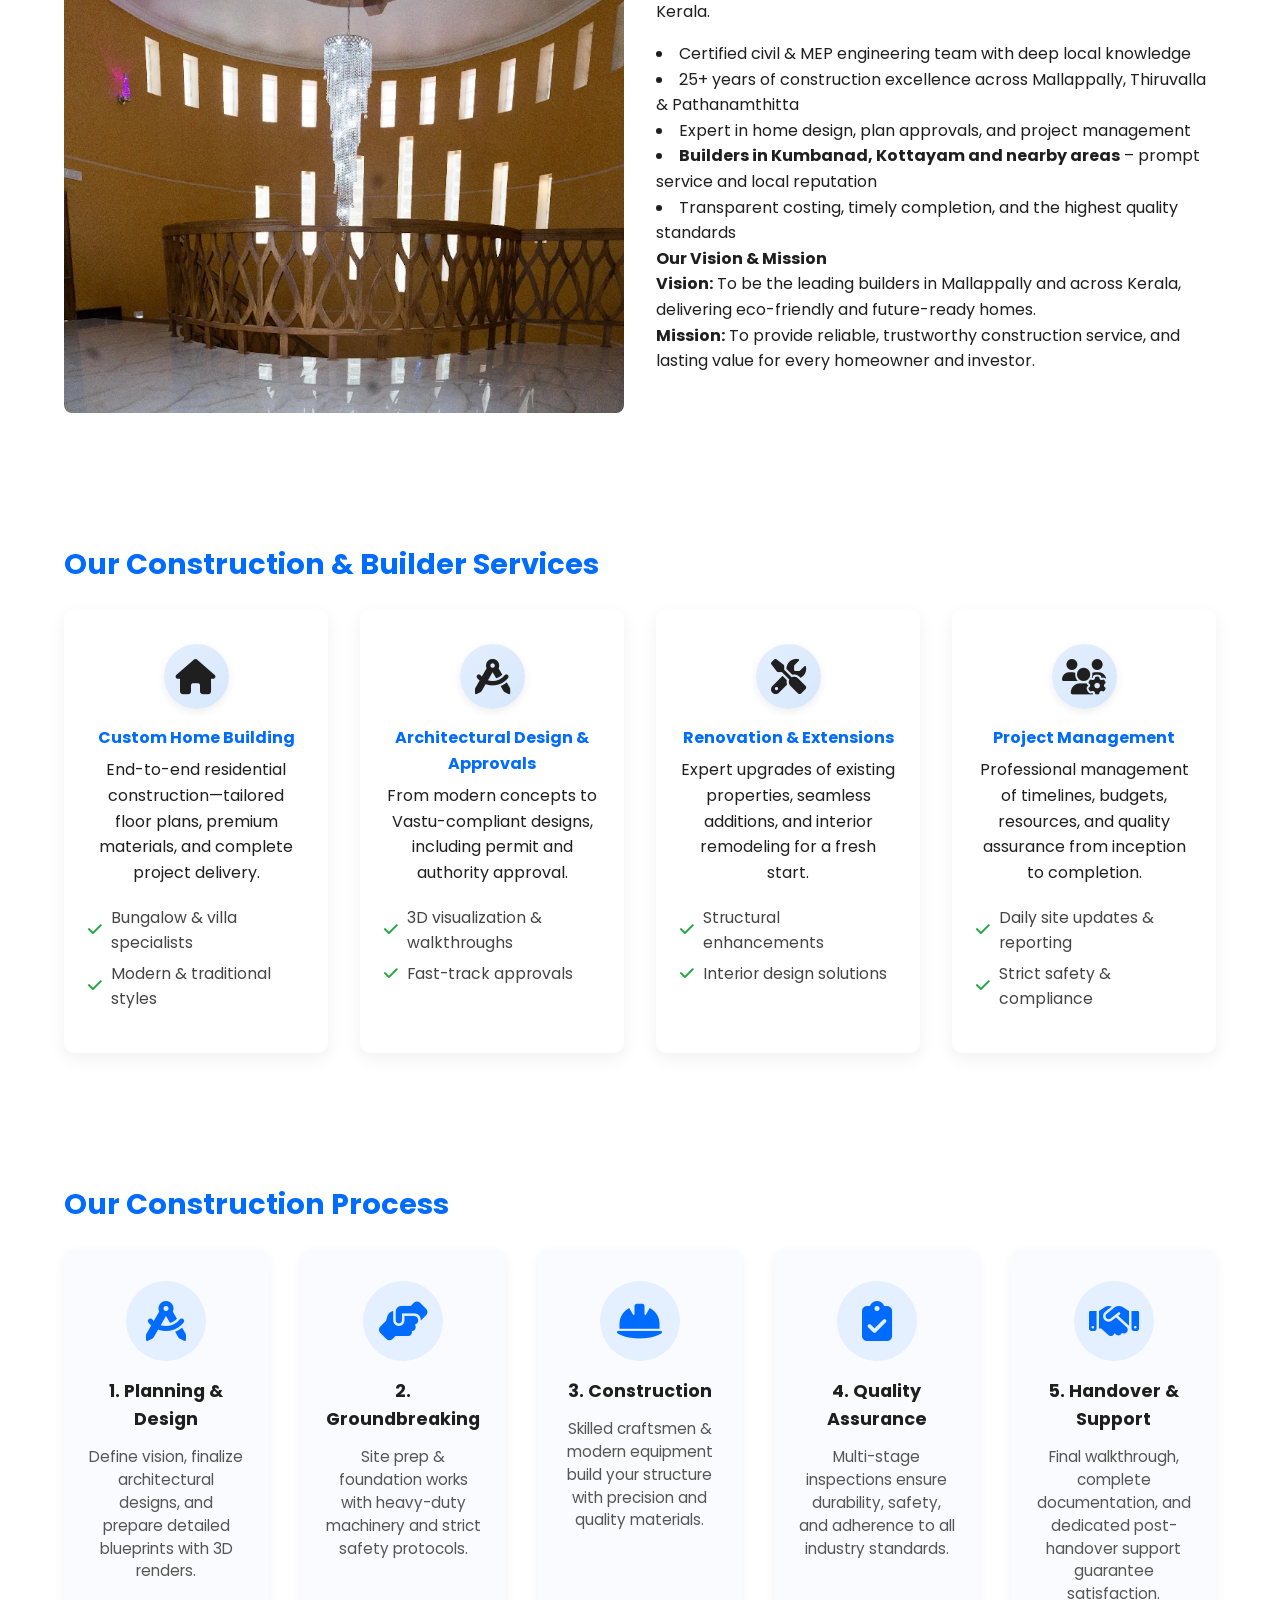
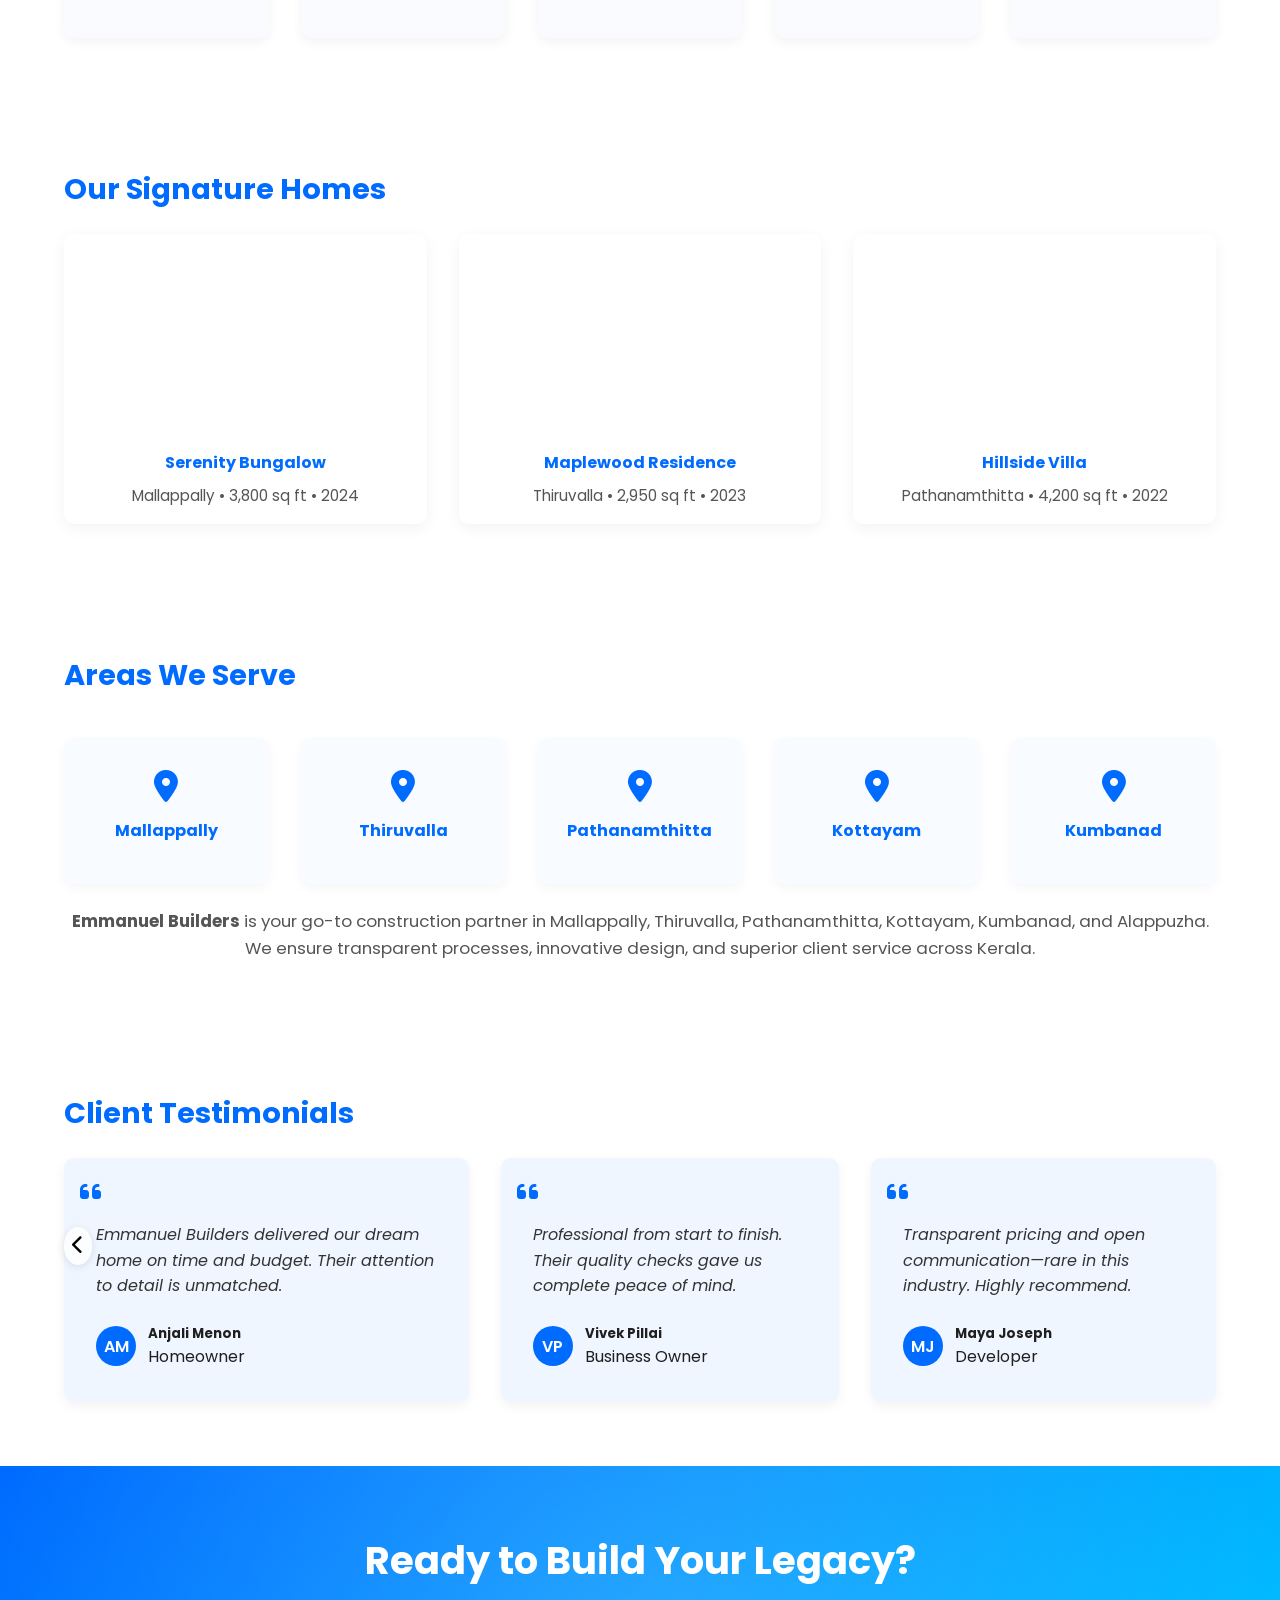
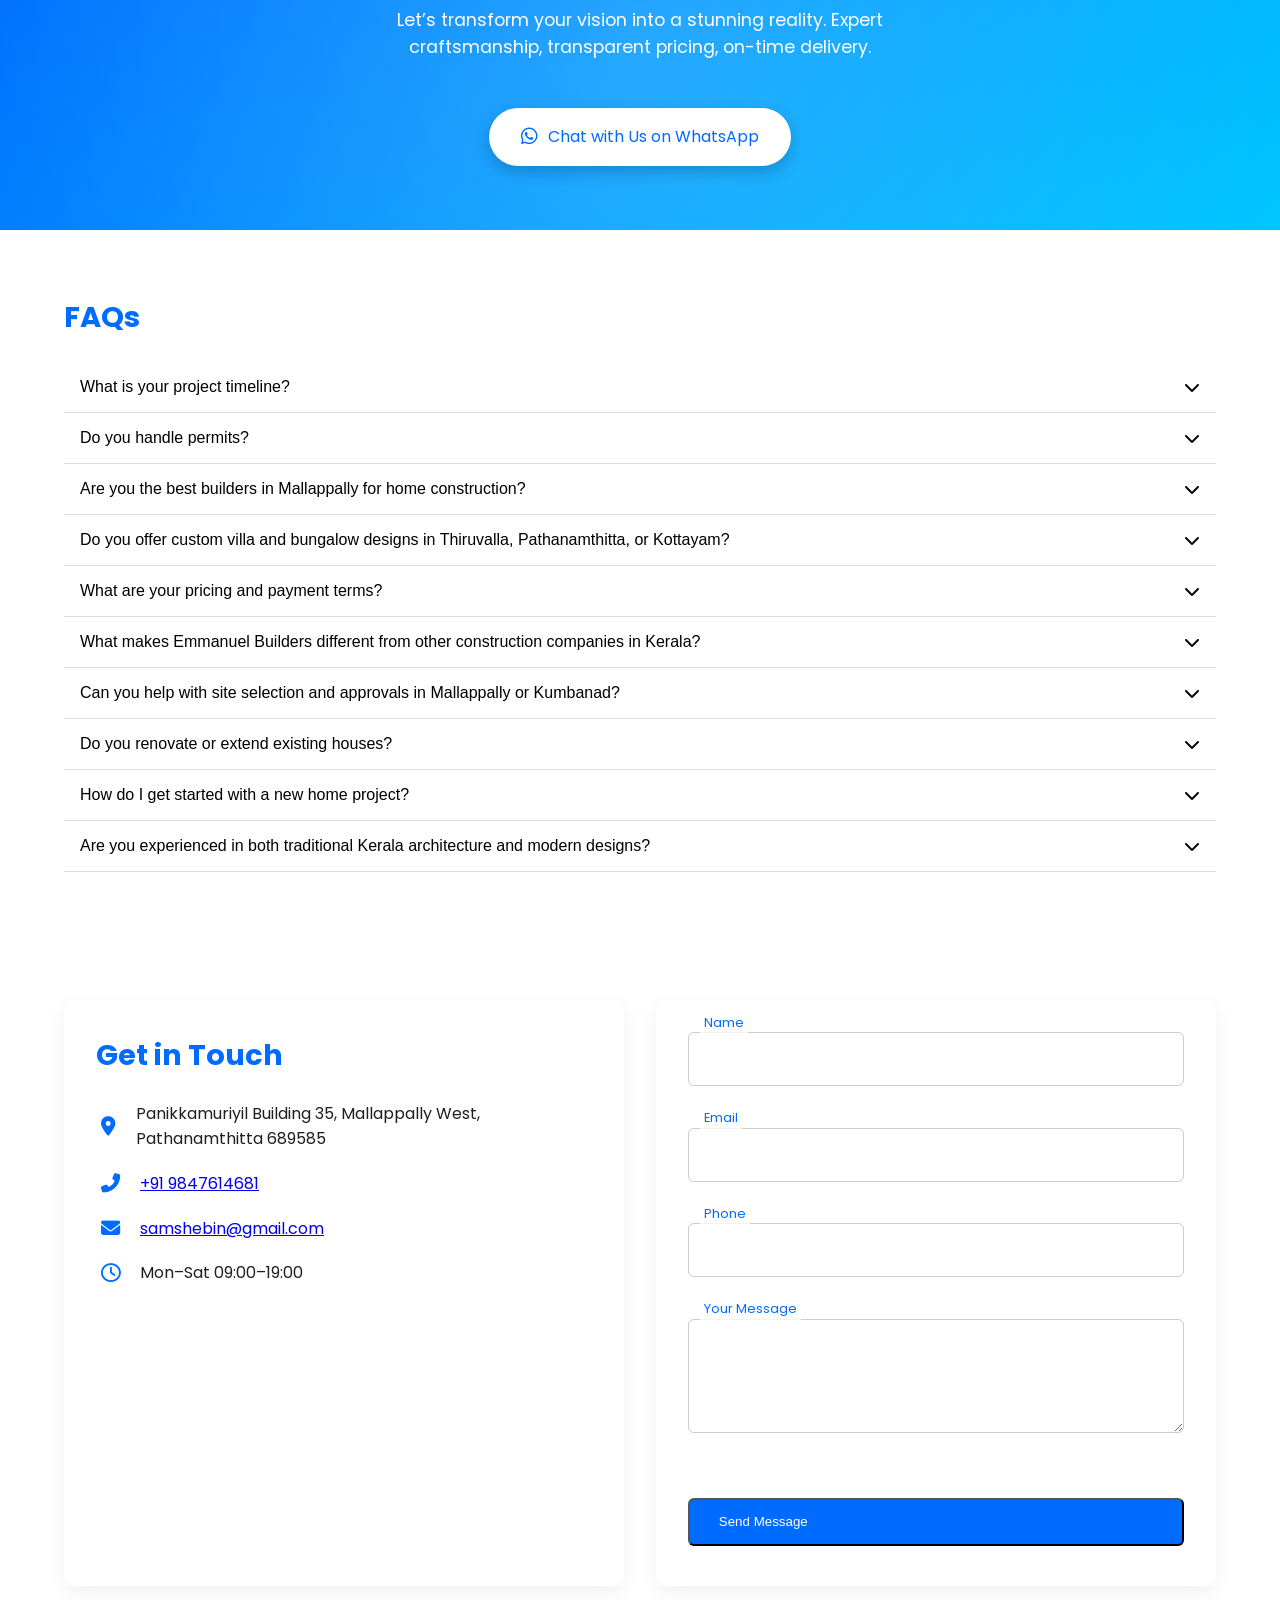
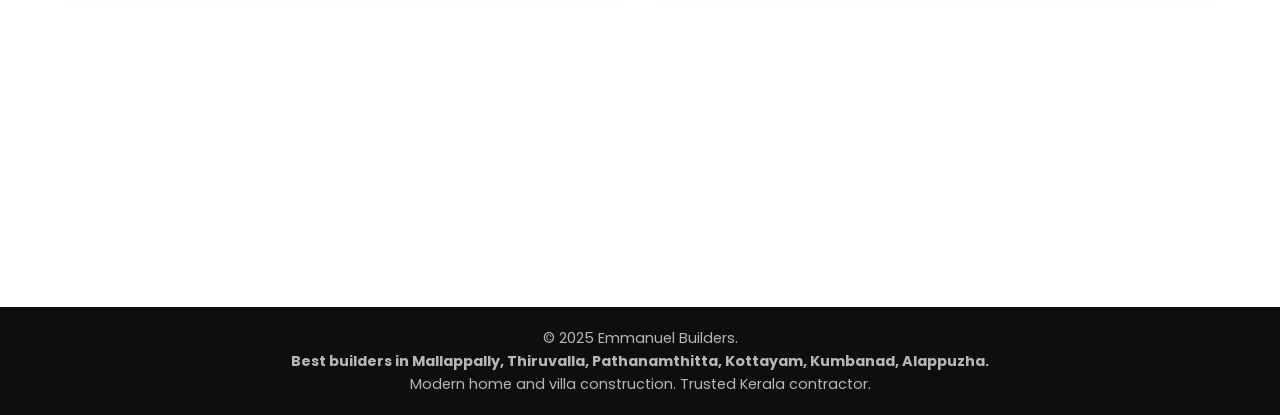
==== commit c090b9e1: "version 1" ====
--- a/index.html
+++ b/index.html
@@ -3,19 +3,19 @@
 <head>
   <meta charset="UTF-8" />
   <meta name="viewport" content="width=device-width,initial-scale=1.0" />
-  <meta name="description" content="Emmanuel Builders – trusted residential and commercial construction in Mallappally, Kerala." />
-  <title>Emmanuel Builders | Mallappally</title>
+  <title>Best Builders in Mallappally | Emmanuel Builders - Thiruvalla, Pathanamthitta, Kottayam, Kumbanad, Kerala</title>
+  <meta name="description" content="Emmanuel Builders are the best builders in Mallappally, Thiruvalla, Pathanamthitta, Kottayam, Kumbanad, Alappuzha. Modern homes, villas & construction services from trusted Kerala contractors." />
+  <meta name="keywords" content="builders in mallappally, best builders in mallappally, builders in thiruvalla, builders in pathanamthitta, builders in kottayam, builders in kumbanad, builders in alappuzha, construction companies in mallappally, home construction kerala, residential builders, villa construction mallappally" />
   <link rel="stylesheet" href="style.css" />
   <link href="https://fonts.googleapis.com/css2?family=Poppins:wght@300;400;600&display=swap" rel="stylesheet" />
   <link rel="stylesheet" href="https://cdnjs.cloudflare.com/ajax/libs/font-awesome/6.4.0/css/all.min.css" />
-
 </head>
 
 <body>
   <!-- Floating WhatsApp CTA -->
   <a href="https://wa.me/919847614681" class="whatsapp-float" aria-label="Chat on WhatsApp">
-  <i class="fab fa-whatsapp"></i>
-</a>
+    <i class="fab fa-whatsapp"></i>
+  </a>
 
 
   <!-- HEADER -->
@@ -25,11 +25,11 @@
         <img src="./assets/emmanuel_logo2.jpg" alt="Emmanuel Builders Logo" />
       </h1>
       <div class="nav-toggle" id="navToggle">
-  <span></span>
-  <span></span>
-  <span></span>
-</div>
-
+        <span></span>
+        <span></span>
+        <span></span>
+      </div>
+      
       <nav>
         <ul>
           <li><a href="#about">About</a></li>
@@ -40,220 +40,308 @@
         </ul>
       </nav>
     </div>
+    <!-- SEO Hidden H1 -->
+    <div class="container">
+      <h1 style="font-size:0;line-height:0;height:0;overflow:hidden;">
+        Builders in Mallappally | Best Home Construction Company | Emmanuel Builders Thiruvalla, Pathanamthitta, Kottayam, Kumbanad, Kerala
+      </h1>
+    </div>
   </header>
 
   <!-- HERO -->
-<section class="hero">
-  <div class="hero-overlay"></div>
-  <div class="hero-content container">
-    <h2 class="animate-up">Building Dreams, Creating Trust.</h2>
-    <p class="animate-up delay-1">
-      Transforming visions into iconic residences for over <strong>25 years</strong> in Kerala.
-    </p>
-    <ul class="hero-features animate-up delay-2">
-      <li><i class="fas fa-check-circle"></i> Turnkey Projects</li>
-      <li><i class="fas fa-check-circle"></i> Transparent Pricing</li>
-      <li><i class="fas fa-check-circle"></i> On-Time Delivery</li>
-    </ul>
-    <a href="https://wa.me/919847614681" class="btn-primary cta-btn animate-up delay-2">
-      <i class="fab fa-whatsapp"></i> Chat with Us on WhatsApp
-    </a>
-  </div>
-  <div class="hero-bg"></div>
-</section>
-
-
-<section class="stats">
-  <div class="container stats-grid">
-    <div class="stat">
-      <h4><span class="count" data-target="50">0</span>+</h4>
-      <p>Projects Completed</p>
-    </div>
-    <div class="stat">
-      <h4><span class="count" data-target="25">0</span>+</h4>
-      <p>Years of Experience</p>
-    </div>
-    <div class="stat">
-      <h4><span class="count" data-target="100">0</span>%</h4>
-      <p>Client Satisfaction</p>
-    </div>
-    
-  </div>
-</section>
+  <section class="hero">
+    <div class="hero-overlay"></div>
+    <div class="hero-content container">
+      <h2 class="animate-up">Building Dreams, Creating Trust.</h2>
+      <p class="animate-up delay-1">
+        Transforming visions into iconic residences for over <strong>25 years</strong> in Kerala.
+      </p>
+      <ul class="hero-features animate-up delay-2">
+        <li><i class="fas fa-check-circle"></i> Turnkey Projects</li>
+        <li><i class="fas fa-check-circle"></i> Transparent Pricing</li>
+        <li><i class="fas fa-check-circle"></i> On-Time Delivery</li>
+      </ul>
+      <a href="https://wa.me/919847614681" class="btn-primary cta-btn animate-up delay-3">
+        <i class="fab fa-whatsapp"></i> Chat with Us on WhatsApp
+      </a>
+    </div>
+    <div class="hero-bg"></div>
+  </section>
+
+  <!-- Stats Section -->
+  <section class="stats">
+    <div class="container stats-grid">
+      <div class="stat">
+        <h4><span class="count" data-target="50">0</span>+</h4>
+        <p>Projects Completed</p>
+      </div>
+      <div class="stat">
+        <h4><span class="count" data-target="25">0</span>+</h4>
+        <p>Years of Experience</p>
+      </div>
+      <div class="stat">
+        <h4><span class="count" data-target="100">0</span>%</h4>
+        <p>Client Satisfaction</p>
+      </div>
+    </div>
+  </section>
 
   <!-- ABOUT -->
   <section id="about" class="section">
     <div class="container about-grid">
       <div class="about-img">
-        <img src="./assets/img1.webp" alt="Skilled construction team" loading="lazy" />
+        <img src="./assets/img1.webp" alt="Mallappally builder team at work - Emmanuel Builders" loading="lazy" />
       </div>
       <div class="about-text">
-        <h3 class="section-title">About Us</h3>
+        <h2 class="section-title">About Emmanuel Builders – Mallappally’s Trusted Construction Company</h2>
         <p>
-          Emmanuel Builders, founded in 2000, has delivered <strong>50+ turnkey projects</strong> in Mallappally and beyond. Our certified civil and MEP engineers ensure every build meets the highest standards of quality, safety, and sustainability.
+          With over 25 years of experience, Emmanuel Builders stands as the <strong>best builders in Mallappally</strong> and is recognized for quality construction in <strong>Thiruvalla, Pathanamthitta, Kottayam, Kumbanad</strong>, and <strong>Alappuzha</strong>. We specialize in modern villas, family homes, renovations, and turnkey residential projects throughout Kerala.
         </p>
         <ul class="about-list">
-          <li>Kerala-registered contractor (GST 32CHEPS9739K1ZP)</li>
-          <li>Licensed civil & MEP engineering team</li>
-          <li>25+ years of industry expertise</li>
-          <li>Transparent costing & 100% customer satisfaction</li>
-          <li>End-to-end project management</li>
+          <li>Certified civil & MEP engineering team with deep local knowledge</li>
+          <li>25+ years of construction excellence across Mallappally, Thiruvalla & Pathanamthitta</li>
+          <li>Expert in home design, plan approvals, and project management</li>
+          <li><strong>Builders in Kumbanad, Kottayam and nearby areas</strong> – prompt service and local reputation</li>
+          <li>Transparent costing, timely completion, and the highest quality standards</li>
         </ul>
-      </div>
-    </div>
-  </section>
+        <div class="about-vision">
+          <h4>Our Vision & Mission</h4>
+          <p>
+            <b>Vision:</b> To be the leading builders in Mallappally and across Kerala, delivering eco-friendly and future-ready homes.<br>
+            <b>Mission:</b> To provide reliable, trustworthy construction service, and lasting value for every homeowner and investor.
+          </p>
+        </div>
+        </div>
+      </div>
+    </div>
+  </section>
+
+  <!-- Local SEO Area Coverage -->
+<!-- Enhanced Areas We Serve -->
+
+
+
+<!-- Enhanced Services Section -->
+<section class="section services">
+  <div class="container">
+    <h2 class="section-title">Our Construction & Builder Services</h2>
+    <div class="services-grid">
+      <div class="service-card">
+        <div class="service-icon"><i class="fas fa-home"></i></div>
+        <h4>Custom Home Building</h4>
+        <p>End-to-end residential construction—tailored floor plans, premium materials, and complete project delivery.</p>
+        <ul class="service-features">
+          <li><i class="fas fa-check"></i> Bungalow & villa specialists</li>
+          <li><i class="fas fa-check"></i> Modern & traditional styles</li>
+        </ul>
+      </div>
+      <div class="service-card">
+        <div class="service-icon"><i class="fas fa-drafting-compass"></i></div>
+        <h4>Architectural Design & Approvals</h4>
+        <p>From modern concepts to Vastu-compliant designs, including permit and authority approval.</p>
+        <ul class="service-features">
+          <li><i class="fas fa-check"></i> 3D visualization & walkthroughs</li>
+          <li><i class="fas fa-check"></i> Fast-track approvals</li>
+        </ul>
+      </div>
+      <div class="service-card">
+        <div class="service-icon"><i class="fas fa-tools"></i></div>
+        <h4>Renovation & Extensions</h4>
+        <p>Expert upgrades of existing properties, seamless additions, and interior remodeling for a fresh start.</p>
+        <ul class="service-features">
+          <li><i class="fas fa-check"></i> Structural enhancements</li>
+          <li><i class="fas fa-check"></i> Interior design solutions</li>
+        </ul>
+      </div>
+      <div class="service-card">
+        <div class="service-icon"><i class="fas fa-users-cog"></i></div>
+        <h4>Project Management</h4>
+        <p>Professional management of timelines, budgets, resources, and quality assurance from inception to completion.</p>
+        <ul class="service-features">
+          <li><i class="fas fa-check"></i> Daily site updates & reporting</li>
+          <li><i class="fas fa-check"></i> Strict safety & compliance</li>
+        </ul>
+      </div>
+    </div>
+  </div>
+</section>
 
   <!-- PROCESS -->
   <section id="process" class="section process">
+    <div class="container">
+      <h3 class="section-title">Our Construction Process</h3>
+      <div class="process-grid">
+        <div class="process-step animate-fade">
+          <div class="icon-wrap">
+            <i class="fas fa-drafting-compass"></i>
+          </div>
+          <h4>1. Planning & Design</h4>
+          <p>Define vision, finalize architectural designs, and prepare detailed blueprints with 3D renders.</p>
+        </div>
+        <div class="process-step animate-fade delay-1">
+          <div class="icon-wrap">
+            <i class="fas fa-hands-helping"></i>
+          </div>
+          <h4>2. Groundbreaking</h4>
+          <p>Site prep &amp; foundation works with heavy-duty machinery and strict safety protocols.</p>
+        </div>
+        <div class="process-step animate-fade delay-2">
+          <div class="icon-wrap">
+            <i class="fas fa-hard-hat"></i>
+          </div>
+          <h4>3. Construction</h4>
+          <p>Skilled craftsmen &amp; modern equipment build your structure with precision and quality materials.</p>
+        </div>
+        <div class="process-step animate-fade delay-3">
+          <div class="icon-wrap">
+            <i class="fas fa-clipboard-check"></i>
+          </div>
+          <h4>4. Quality Assurance</h4>
+          <p>Multi-stage inspections ensure durability, safety, and adherence to all industry standards.</p>
+        </div>
+        <div class="process-step animate-fade delay-4">
+          <div class="icon-wrap">
+            <i class="fas fa-handshake"></i>
+          </div>
+          <h4>5. Handover & Support</h4>
+          <p>Final walkthrough, complete documentation, and dedicated post-handover support guarantee satisfaction.</p>
+        </div>
+      </div>
+    </div>
+  </section>
+
+  <!-- Project Filter Bar -->
+  <!-- <div class="filter-bar">
+    <button data-filter="all" class="active">All</button>
+    <button data-filter="bungalow">Bungalow</button>
+    <button data-filter="modern">Modern Home</button>
+    <button data-filter="villa">Villa</button>
+  </div> -->
+
+  <!-- PROJECTS -->
+  <section id="projects" class="section projects">
+    <div class="container">
+      <h3 class="section-title">Our Signature Homes</h3>
+      <div class="projects-grid">
+        <!-- Home Card 1 -->
+        <article class="project-card animate-fade">
+          <div class="card-img" style="background-image:url('https://source.unsplash.com/random/600x400/?bungalow');">
+            <a href="#home1" class="btn-card">View Project</a>
+          </div>
+          <div class="project-info">
+            <h4>Serenity Bungalow</h4>
+            <p>Mallappally • 3,800 sq ft • 2024</p>
+          </div>
+        </article>
+        <!-- Home Card 2 -->
+        <article class="project-card animate-fade delay-1">
+          <div class="card-img" style="background-image:url('https://source.unsplash.com/random/600x400/?modern-house');">
+            <a href="#home2" class="btn-card">View Project</a>
+          </div>
+          <div class="project-info">
+            <h4>Maplewood Residence</h4>
+            <p>Thiruvalla • 2,950 sq ft • 2023</p>
+          </div>
+        </article>
+        <!-- Home Card 3 -->
+        <article class="project-card animate-fade delay-2">
+          <div class="card-img" style="background-image:url('https://source.unsplash.com/random/600x400/?house-exterior');">
+            <a href="#home3" class="btn-card">View Project</a>
+          </div>
+          <div class="project-info">
+            <h4>Hillside Villa</h4>
+            <p>Pathanamthitta • 4,200 sq ft • 2022</p>
+          </div>
+        </article>
+      </div>
+    </div>
+  </section>
+
+  <!-- Project Lightbox -->
+  <!-- <div id="lightbox" class="lightbox">
+    <span class="close">&times;</span>
+    <img class="lightbox-img" src="" alt="Project Image" />
+  </div> -->
+<section class="section local-seo">
   <div class="container">
-    <h3 class="section-title">Our Construction Process</h3>
-    <div class="process-grid">
-      <div class="process-step animate-fade">
-        <div class="icon-wrap">
-          <i class="fas fa-drafting-compass"></i>
-        </div>
-        <h4>1. Planning & Design</h4>
-        <p>Define vision, finalize architectural designs, and prepare detailed blueprints with 3D renders.</p>
-      </div>
-      <div class="process-step animate-fade delay-1">
-        <div class="icon-wrap">
-          <i class="fas fa-hands-helping"></i>
-        </div>
-        <h4>2. Groundbreaking</h4>
-        <p>Site prep & foundation works with heavy-duty machinery and strict safety protocols.</p>
-      </div>
-      <div class="process-step animate-fade delay-2">
-        <div class="icon-wrap">
-          <i class="fas fa-hard-hat"></i>
-        </div>
-        <h4>3. Construction</h4>
-        <p>Skilled craftsmen & modern equipment build your structure with precision and quality materials.</p>
-      </div>
-      <div class="process-step animate-fade delay-3">
-        <div class="icon-wrap">
-          <i class="fas fa-clipboard-check"></i>
-        </div>
-        <h4>4. Quality Assurance</h4>
-        <p>Multi-stage inspections ensure durability, safety, and adherence to all industry standards.</p>
-      </div>
-      <div class="process-step animate-fade delay-4">
-        <div class="icon-wrap">
-          <i class="fas fa-handshake"></i>
-        </div>
-        <h4>5. Handover & Support</h4>
-        <p>Final walkthrough, complete documentation, and dedicated post-handover support guarantee satisfaction.</p>
-      </div>
+    <h2 class="section-title">Areas We Serve</h2>
+    <div class="areas-grid">
+      <div class="area-card"><i class="fas fa-map-marker-alt"></i><h4>Mallappally</h4></div>
+      <div class="area-card"><i class="fas fa-map-marker-alt"></i><h4>Thiruvalla</h4></div>
+      <div class="area-card"><i class="fas fa-map-marker-alt"></i><h4>Pathanamthitta</h4></div>
+      <div class="area-card"><i class="fas fa-map-marker-alt"></i><h4>Kottayam</h4></div>
+      <div class="area-card"><i class="fas fa-map-marker-alt"></i><h4>Kumbanad</h4></div>
+      <!-- <div class="area-card"><i class="fas fa-map-marker-alt"></i><h4>Alappuzha</h4></div> -->
+    </div>
+    <div class="areas-summary">
+      <p>
+        <strong>Emmanuel Builders</strong> is your go-to construction partner in Mallappally, Thiruvalla, Pathanamthitta, Kottayam, Kumbanad, and Alappuzha. We ensure transparent processes, innovative design, and superior client service across Kerala.
+      </p>
     </div>
   </div>
 </section>
-
-
-  <!-- PROJECTS -->
-  <section id="projects" class="section projects">
-  <div class="container">
-    <h3 class="section-title">Our Signature Homes</h3>
-    <div class="projects-grid">
-
-      <!-- Home Card 1 -->
-      <article class="project-card animate-fade">
-        <div class="card-img" style="background-image:url('https://source.unsplash.com/random/600x400/?bungalow');">
-          <a href="#home1" class="btn-card">View Project</a>
-        </div>
-        <div class="project-info">
-          <h4>Serenity Bungalow</h4>
-          <p>Mallappally • 3,800 sq ft • 2024</p>
-        </div>
-      </article>
-
-      <!-- Home Card 2 -->
-      <article class="project-card animate-fade delay-1">
-        <div class="card-img" style="background-image:url('https://source.unsplash.com/random/600x400/?modern-house');">
-          <a href="#home2" class="btn-card">View Project</a>
-        </div>
-        <div class="project-info">
-          <h4>Maplewood Residence</h4>
-          <p>Thiruvalla • 2,950 sq ft • 2023</p>
-        </div>
-      </article>
-
-      <!-- Home Card 3 -->
-      <article class="project-card animate-fade delay-2">
-        <div class="card-img" style="background-image:url('https://source.unsplash.com/random/600x400/?house-exterior');">
-          <a href="#home3" class="btn-card">View Project</a>
-        </div>
-        <div class="project-info">
-          <h4>Hillside Villa</h4>
-          <p>Pathanamthitta • 4,200 sq ft • 2022</p>
-        </div>
-      </article>
-
-    </div>
-  </div>
-</section>
-
-
   <!-- TESTIMONIALS -->
   <section id="testimonials" class="section testimonials">
-  <div class="container">
-    <h3 class="section-title">Client Testimonials</h3>
-    <div class="testimonials-slider">
-      <div class="testimonial-card animate-up">
-        <div class="quote-icon"><i class="fas fa-quote-left"></i></div>
-        <p>Emmanuel Builders delivered our dream home on time and budget. Their attention to detail is unmatched.</p>
-        <div class="client-info">
-          <div class="avatar">AM</div>
-          <div>
-            <h5>Anjali Menon</h5>
-            <span>Homeowner</span>
-          </div>
-        </div>
-      </div>
-      <div class="testimonial-card animate-up delay-1">
-        <div class="quote-icon"><i class="fas fa-quote-left"></i></div>
-        <p>Professional from start to finish. Their quality checks gave us complete peace of mind.</p>
-        <div class="client-info">
-          <div class="avatar">VP</div>
-          <div>
-            <h5>Vivek Pillai</h5>
-            <span>Business Owner</span>
-          </div>
-        </div>
-      </div>
-      <div class="testimonial-card animate-up delay-2">
-        <div class="quote-icon"><i class="fas fa-quote-left"></i></div>
-        <p>Transparent pricing and open communication—rare in this industry. Highly recommend.</p>
-        <div class="client-info">
-          <div class="avatar">MJ</div>
-          <div>
-            <h5>Maya Joseph</h5>
-            <span>Developer</span>
-          </div>
-        </div>
-      </div>
-    </div>
-    <!-- slider nav -->
-    <div class="slider-nav">
-      <button class="prev"><i class="fas fa-chevron-left"></i></button>
-      <button class="next"><i class="fas fa-chevron-right"></i></button>
-    </div>
-  </div>
-</section>
-
+    <div class="container">
+      <h3 class="section-title">Client Testimonials</h3>
+      <div class="testimonials-slider">
+        <div class="testimonial-card animate-up">
+          <div class="quote-icon"><i class="fas fa-quote-left"></i></div>
+          <p>Emmanuel Builders delivered our dream home on time and budget. Their attention to detail is unmatched.</p>
+          <div class="client-info">
+            <div class="avatar">AM</div>
+            <div>
+              <h5>Anjali Menon</h5>
+              <span>Homeowner</span>
+            </div>
+          </div>
+        </div>
+        <div class="testimonial-card animate-up delay-1">
+          <div class="quote-icon"><i class="fas fa-quote-left"></i></div>
+          <p>Professional from start to finish. Their quality checks gave us complete peace of mind.</p>
+          <div class="client-info">
+            <div class="avatar">VP</div>
+            <div>
+              <h5>Vivek Pillai</h5>
+              <span>Business Owner</span>
+            </div>
+          </div>
+        </div>
+        <div class="testimonial-card animate-up delay-2">
+          <div class="quote-icon"><i class="fas fa-quote-left"></i></div>
+          <p>Transparent pricing and open communication—rare in this industry. Highly recommend.</p>
+          <div class="client-info">
+            <div class="avatar">MJ</div>
+            <div>
+              <h5>Maya Joseph</h5>
+              <span>Developer</span>
+            </div>
+          </div>
+        </div>
+      </div>
+      <!-- slider nav -->
+      <div class="slider-nav">
+        <button class="prev"><i class="fas fa-chevron-left"></i></button>
+        <button class="next"><i class="fas fa-chevron-right"></i></button>
+      </div>
+    </div>
+  </section>
 
   <!-- CTA -->
- <section class="cta">
-  <div class="container">
-    <h3 class="cta-title animate-up">Ready to Build Your Legacy?</h3>
-    <p class="cta-subtitle animate-up delay-1">
-      Let’s transform your vision into a stunning reality. Expert craftsmanship, transparent pricing, on-time delivery.
-    </p>
-    <a href="https://wa.me/919847614682" class="btn-primary cta-btn animate-up delay-2">
-      <i class="fab fa-whatsapp"></i> Chat with Us on WhatsApp
-    </a>
-  </div>
-</section>
-
-<section id="faq" class="section faq">
+  <section class="cta">
+    <div class="container">
+      <h3 class="cta-title animate-up">Ready to Build Your Legacy?</h3>
+      <p class="cta-subtitle animate-up delay-1">
+        Let’s transform your vision into a stunning reality. Expert craftsmanship, transparent pricing, on-time delivery.
+      </p>
+      <a href="https://wa.me/919847614682" class="btn-primary cta-btn animate-up delay-2">
+        <i class="fab fa-whatsapp"></i> Chat with Us on WhatsApp
+      </a>
+    </div>
+  </section>
+
+  <!-- FAQ Section -->
+  <section id="faq" class="section faq">
   <div class="container">
     <h3 class="section-title">FAQs</h3>
     <div class="accordion">
@@ -269,72 +357,153 @@
           <p>Yes. We secure all necessary local approvals and inspections as part of our end-to-end service.</p>
         </div>
       </div>
+      <div class="item">
+        <button class="question">Are you the best builders in Mallappally for home construction?<i class="fas fa-chevron-down"></i></button>
+        <div class="answer">
+          <p>Emmanuel Builders is recognized as one of the leading builders in Mallappally and Kerala, known for quality construction, transparent pricing, and on-time delivery for villas, homes, and renovations.</p>
+        </div>
+      </div>
+      <div class="item">
+        <button class="question">Do you offer custom villa and bungalow designs in Thiruvalla, Pathanamthitta, or Kottayam?<i class="fas fa-chevron-down"></i></button>
+        <div class="answer">
+          <p>Yes, we specialize in creating custom villa, bungalow, and modern home designs throughout Thiruvalla, Pathanamthitta, Kottayam, and surrounding Kerala regions.</p>
+        </div>
+      </div>
+      <div class="item">
+        <button class="question">What are your pricing and payment terms?<i class="fas fa-chevron-down"></i></button>
+        <div class="answer">
+          <p>We provide detailed, transparent estimates with flexible payment schedules tied to project milestones. No hidden costs. Contact us for a free quote.</p>
+        </div>
+      </div>
+      <div class="item">
+        <button class="question">What makes Emmanuel Builders different from other construction companies in Kerala?<i class="fas fa-chevron-down"></i></button>
+        <div class="answer">
+          <p>We blend engineering expertise, local knowledge, and modern techniques. Our commitment: ethical dealing, personalized service, green building practices, and reliable project management in every location.</p>
+        </div>
+      </div>
+      <div class="item">
+        <button class="question">Can you help with site selection and approvals in Mallappally or Kumbanad?<i class="fas fa-chevron-down"></i></button>
+        <div class="answer">
+          <p>Absolutely. We assist with site evaluation, soil testing, and expert guidance on legal and local authority approvals in Mallappally, Kumbanad, and all served areas.</p>
+        </div>
+      </div>
+      <div class="item">
+        <button class="question">Do you renovate or extend existing houses?<i class="fas fa-chevron-down"></i></button>
+        <div class="answer">
+          <p>Yes, we handle renovations, interior remodelling, and structural extensions for existing properties—always with a quality-first approach.</p>
+        </div>
+      </div>
+      <div class="item">
+        <button class="question">How do I get started with a new home project?<i class="fas fa-chevron-down"></i></button>
+        <div class="answer">
+          <p>Contact us via WhatsApp or our enquiry form. We’ll arrange a free consultation to discuss your vision, site requirements, and provide you with a tailored plan and estimate.</p>
+        </div>
+      </div>
+      <div class="item">
+        <button class="question">Are you experienced in both traditional Kerala architecture and modern designs?<i class="fas fa-chevron-down"></i></button>
+        <div class="answer">
+          <p>Yes, our in-house architects excel at both Kerala traditional, contemporary, and ultra-modern styles as per client preference and Vastu principles.</p>
+        </div>
+      </div>
     </div>
   </div>
 </section>
 
   <!-- CONTACT -->
   <section id="contact" class="section contact">
-  <div class="container contact-grid">
-
-    <!-- Contact Info Card -->
-    <div class="contact-card animate-up">
-      <h3 class="section-title">Get in Touch</h3>
-      <div class="info-item">
-        <i class="fas fa-map-marker-alt"></i>
-        <p>Panikkamuriyil Building 35, Mallappally West, Pathanamthitta 689585</p>
-      </div>
-      <div class="info-item">
-        <i class="fas fa-phone-alt"></i>
-        <p><a href="tel:+919847614681">+91 9847614681</a></p>
-      </div>
-      <div class="info-item">
-        <i class="fas fa-envelope"></i>
-        <p><a href="mailto:samshebin@gmail.com">samshebin@gmail.com</a></p>
-      </div>
-      <div class="info-item">
-        <i class="far fa-clock"></i>
-        <p>Mon–Sat 09:00–19:00</p>
-      </div>
-    </div>
-
-    <!-- Contact Form Card -->
-    <div class="contact-card animate-up delay-1">
-      <form id="contact-form">
-        <div class="form-group">
-          <input type="text" name="name" required />
-          <label>Name</label>
-        </div>
-        <div class="form-group">
-          <input type="email" name="email" required />
-          <label>Email</label>
-        </div>
-        <div class="form-group">
-          <input type="tel" name="phone" />
-          <label>Phone</label>
-        </div>
-        <div class="form-group">
-          <textarea name="message" rows="4" required></textarea>
-          <label>Your Message</label>
-        </div>
-        <button type="submit" class="btn-primary">Send Message</button>
-        <p id="form-status" class="status"></p>
-      </form>
-    </div>
-
+    <div class="container contact-grid">
+      <!-- Contact Info Card -->
+      <div class="contact-card animate-up">
+        <h3 class="section-title">Get in Touch</h3>
+        <div class="info-item">
+          <i class="fas fa-map-marker-alt"></i>
+          <p>Panikkamuriyil Building 35, Mallappally West, Pathanamthitta 689585</p>
+        </div>
+        <div class="info-item">
+          <i class="fas fa-phone-alt"></i>
+          <p><a href="tel:+919847614681">+91 9847614681</a></p>
+        </div>
+        <div class="info-item">
+          <i class="fas fa-envelope"></i>
+          <p><a href="mailto:samshebin@gmail.com">samshebin@gmail.com</a></p>
+        </div>
+        <div class="info-item">
+          <i class="far fa-clock"></i>
+          <p>Mon–Sat 09:00–19:00</p>
+        </div>
+      </div>
+      <!-- Contact Form Card -->
+      <div class="contact-card animate-up delay-1">
+        <form id="contact-form">
+          <div class="form-group">
+            <input type="text" name="name" required />
+            <label>Name</label>
+          </div>
+          <div class="form-group">
+            <input type="email" name="email" required />
+            <label>Email</label>
+          </div>
+          <div class="form-group">
+            <input type="tel" name="phone" />
+            <label>Phone</label>
+          </div>
+          <div class="form-group">
+            <textarea name="message" rows="4" required></textarea>
+            <label>Your Message</label>
+          </div>
+          <button type="submit" class="btn-primary">Send Message</button>
+          <p id="form-status" class="status"></p>
+        </form>
+      </div>
+    </div>
+   <div class="map-container animate-up delay-2">
+  <iframe
+    src="https://www.google.com/maps?q=9.443737264645778,76.65383844764014&z=17&output=embed"
+    width="100%" height="250" style="border:0;" allowfullscreen="" loading="lazy" referrerpolicy="no-referrer-when-downgrade"></iframe>
+</div>
   </div>
-  <div class="map-container animate-up delay-2">
-    <!-- existing iframe -->
-  </div>
-</section>
-
+  </section>
+
+  <!-- Newsletter Bar -->
+  <!-- <div class="newsletter-bar">
+    <p>Stay updated on our latest projects and tips.</p>
+    <form id="newsletter-form">
+      <input type="email" name="email" placeholder="Your email address" required/>
+      <button type="submit"><i class="fas fa-paper-plane"></i> Subscribe</button>
+    </form>
+  </div> -->
 
   <!-- FOOTER -->
   <footer>
     <div class="container">
-      © 2025 Emmanuel Builders. All rights reserved.
+      <p>© 2025 Emmanuel Builders.<br>
+        <strong>Best builders in Mallappally, Thiruvalla, Pathanamthitta, Kottayam, Kumbanad, Alappuzha.</strong>
+        <br>Modern home and villa construction. Trusted Kerala contractor.
+      </p>
     </div>
   </footer>
+
+  <!-- LocalBusiness JSON-LD -->
+  <script type="application/ld+json">
+  {
+    "@context": "https://schema.org",
+    "@type": "LocalBusiness",
+    "name": "Emmanuel Builders",
+    "telephone": "+91 98476 14681",
+    "email": "samshebin@gmail.com",
+    "address": {
+      "@type": "PostalAddress",
+      "streetAddress": "Panikkamuriyil Building 35, Mallappally West",
+      "addressLocality": "Mallappally",
+      "addressRegion": "Kerala",
+      "postalCode": "689585",
+      "addressCountry": "IN"
+    },
+    "areaServed": ["Mallappally","Thiruvalla","Pathanamthitta","Kottayam","Kumbanad","Alappuzha","Kerala"],
+    "url": "https://emmanuel-d2oi.onrender.com/",
+    "description": "Emmanuel Builders are modern home and villa construction specialists in Mallappally, Pathanamthitta, Kottayam & Kerala."
+  }
+  </script>
 
   <script src="script.js"></script>
 </body>
--- a/style.css
+++ b/style.css
@@ -774,3 +774,71 @@
 .stat h4 { font-size:2.2rem; color:#006bff; }
 .stat p { color:#555; }
 
+/* Areas We Serve grid */
+.areas-grid {
+  display: grid;
+  gap: 2rem;
+  margin: 2.5rem 0 1.5rem;
+}
+@media (min-width:768px){.areas-grid{grid-template-columns:repeat(3,1fr);}}
+@media (min-width:1024px){.areas-grid{grid-template-columns:repeat(5,1fr);}}
+.area-card {
+  background: #f8fbff;
+  border-radius: 9px;
+  box-shadow: 0 4px 12px rgba(0,0,0,0.04);
+  text-align: center;
+  padding: 2rem 1.2rem;
+  transition: transform 0.25s;
+}
+.area-card:hover { transform: translateY(-6px) scale(1.03);}
+.area-card i {
+  font-size: 2rem;
+  color: #006bff;
+  margin-bottom: 1rem;
+}
+.area-card h4 { color: #006bff; margin-bottom: .5rem;}
+.area-card p {color: #444; font-size: .98rem;}
+.areas-summary { margin-top:1rem; text-align:center; color:#555; font-size:1.05rem;}
+
+/* Professional Services grid */
+.services-grid {
+  display: grid;
+  gap: 2rem;
+}
+@media (min-width:768px){.services-grid{grid-template-columns: repeat(2,1fr);}}
+@media (min-width:1024px){.services-grid{grid-template-columns: repeat(4,1fr);}}
+.service-card {
+  background: #fff;
+  border-radius: 10px;
+  box-shadow: 0 6px 18px rgba(0,0,0,0.06);
+  padding: 2.2rem 1.5rem;
+  text-align: center;
+  transition: transform 0.3s, box-shadow 0.3s;
+  position: relative;
+}
+.service-card:hover {
+  transform: translateY(-10px) scale(1.04);
+  box-shadow: 0 14px 32px rgba(0,107,255,0.13);
+}
+.service-icon {
+  width: 65px; height: 65px; display: flex;
+  align-items:center; justify-content:center;
+  background: linear-gradient(135deg,#e4efff,#d6e7fb);
+  border-radius: 50%; font-size:2.2rem;
+  margin: 0 auto 1rem;
+  box-shadow: 0 3px 8px rgba(0,0,0,0.07);
+}
+.service-card h4 { margin: .6rem 0 .4rem; color: #006bff;}
+.service-features {
+  margin: 1.2rem 0 0;
+  list-style:none; padding:0;
+  font-size:.98rem; color:#444;
+  text-align:left;
+  display: inline-block;
+}
+.service-features li {
+  margin-bottom:.4rem;
+  display: flex; align-items: center;
+  gap: 0.6em;
+}
+.service-features i { color: #28a745; }
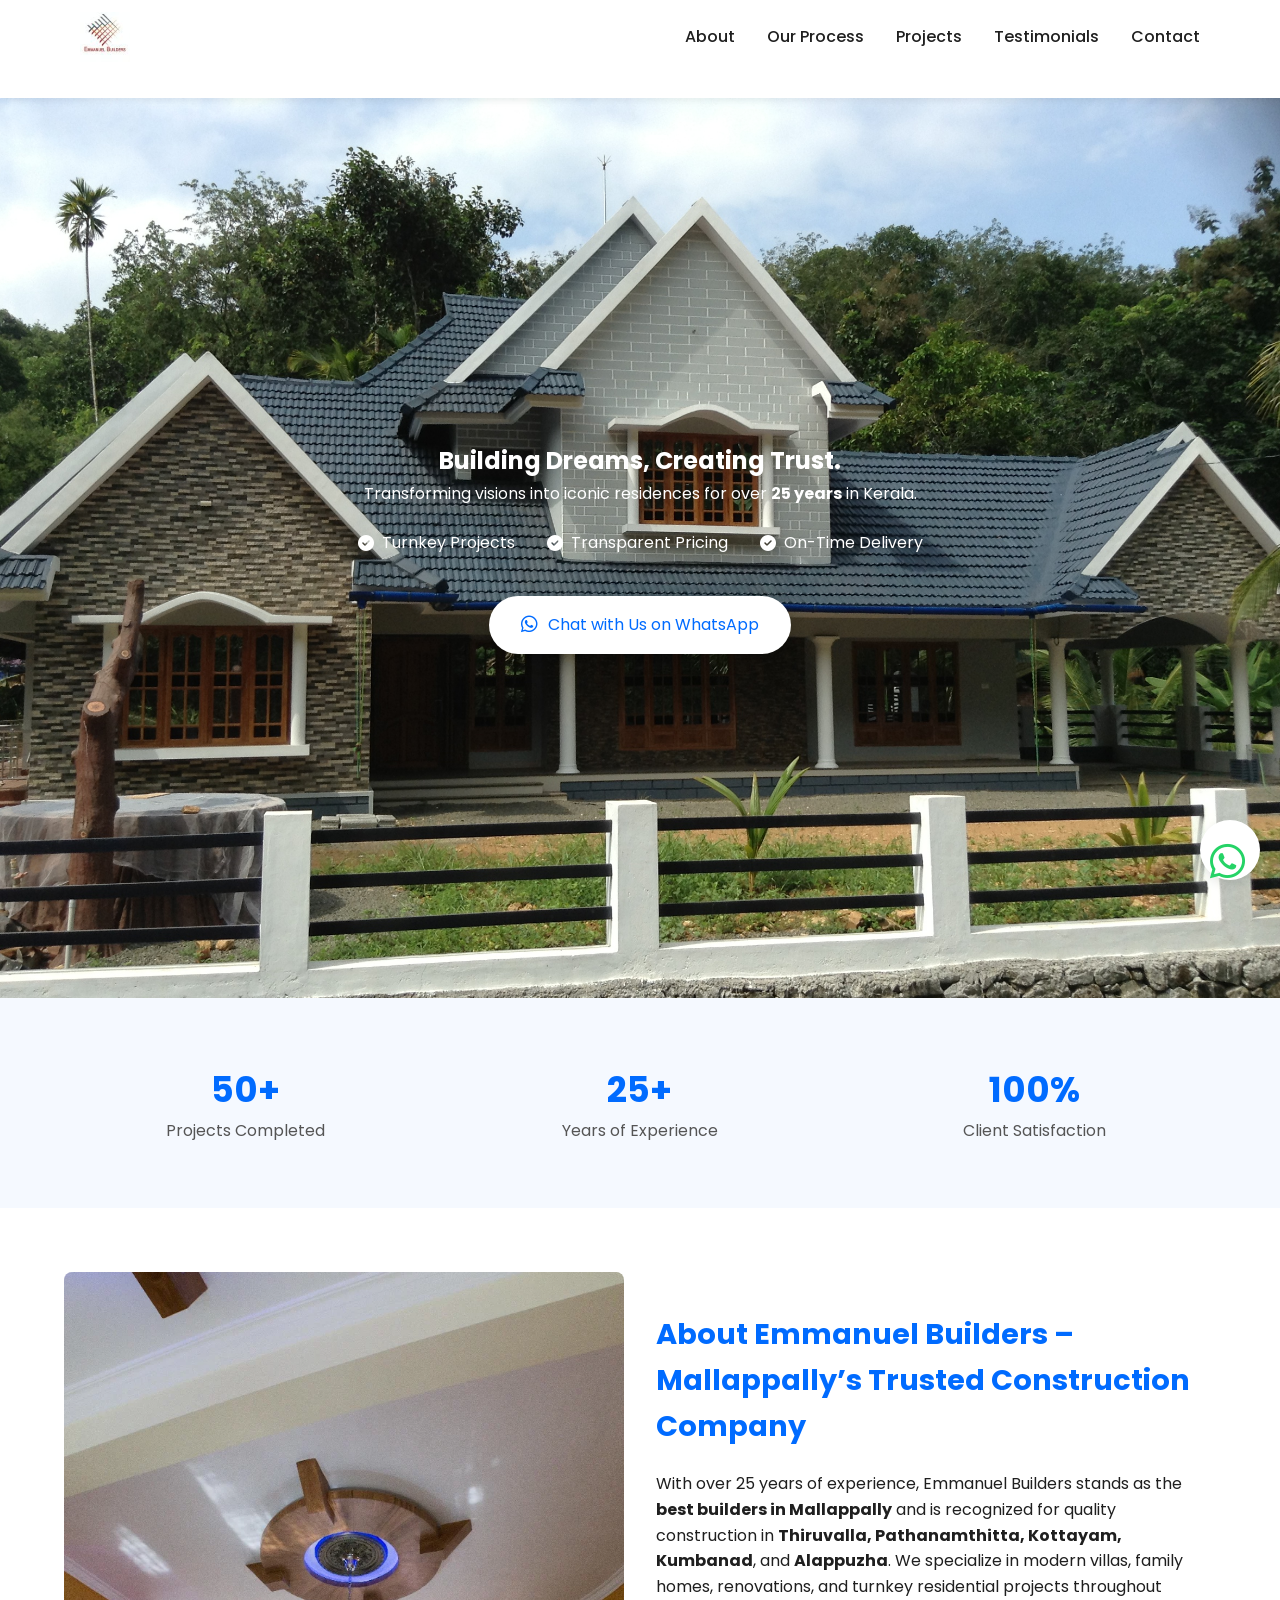
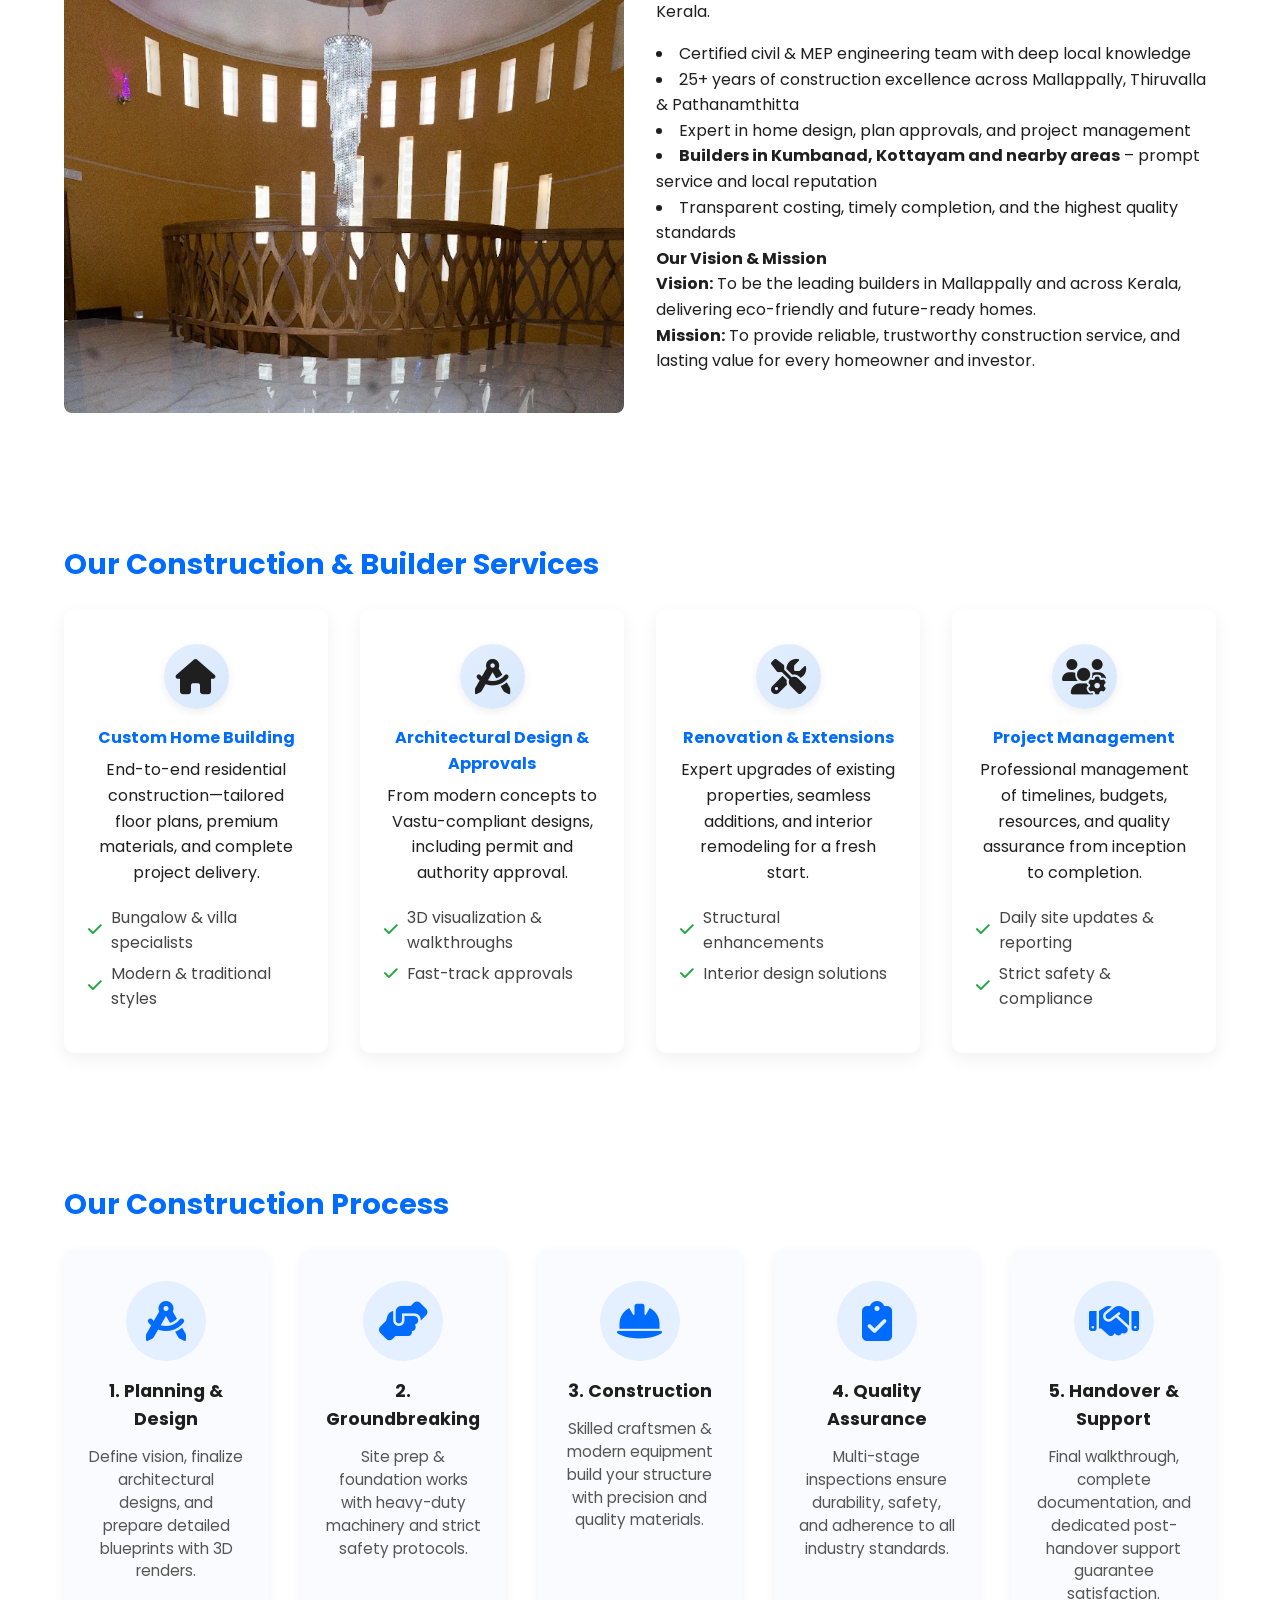
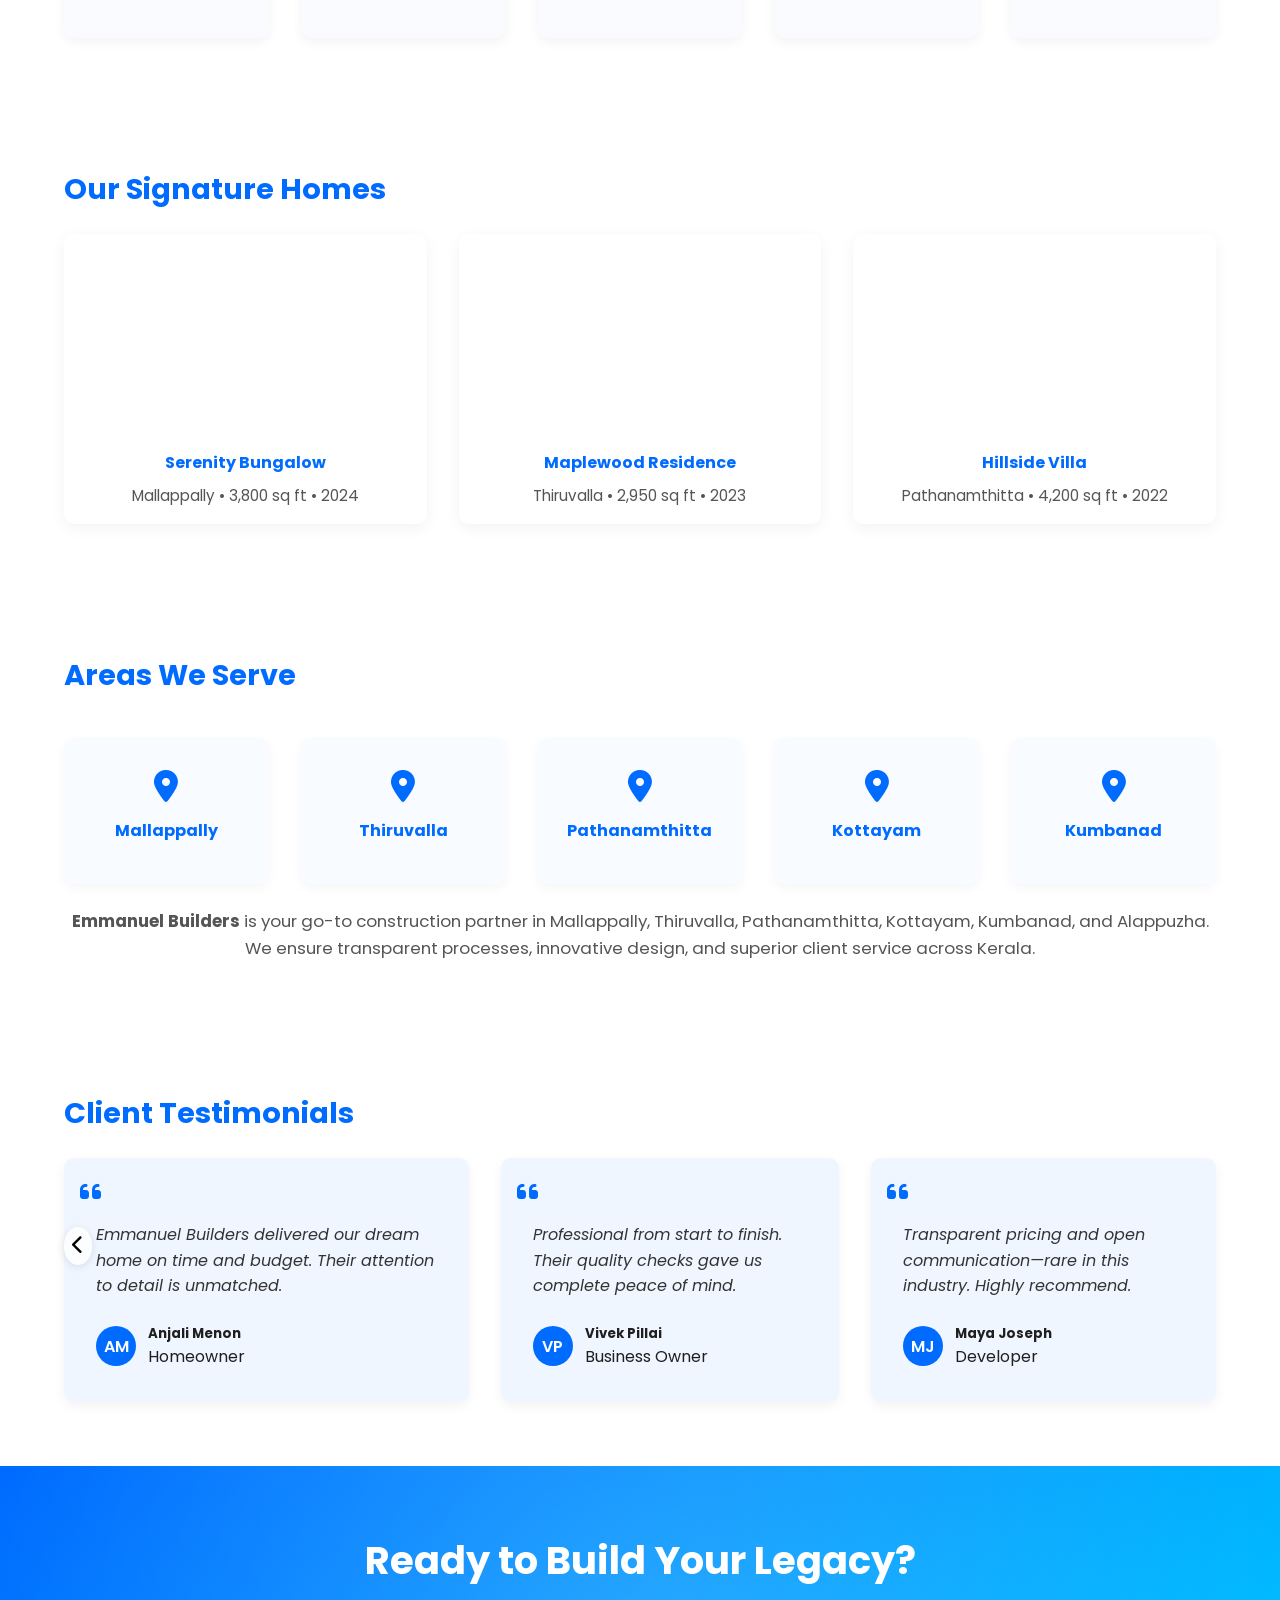
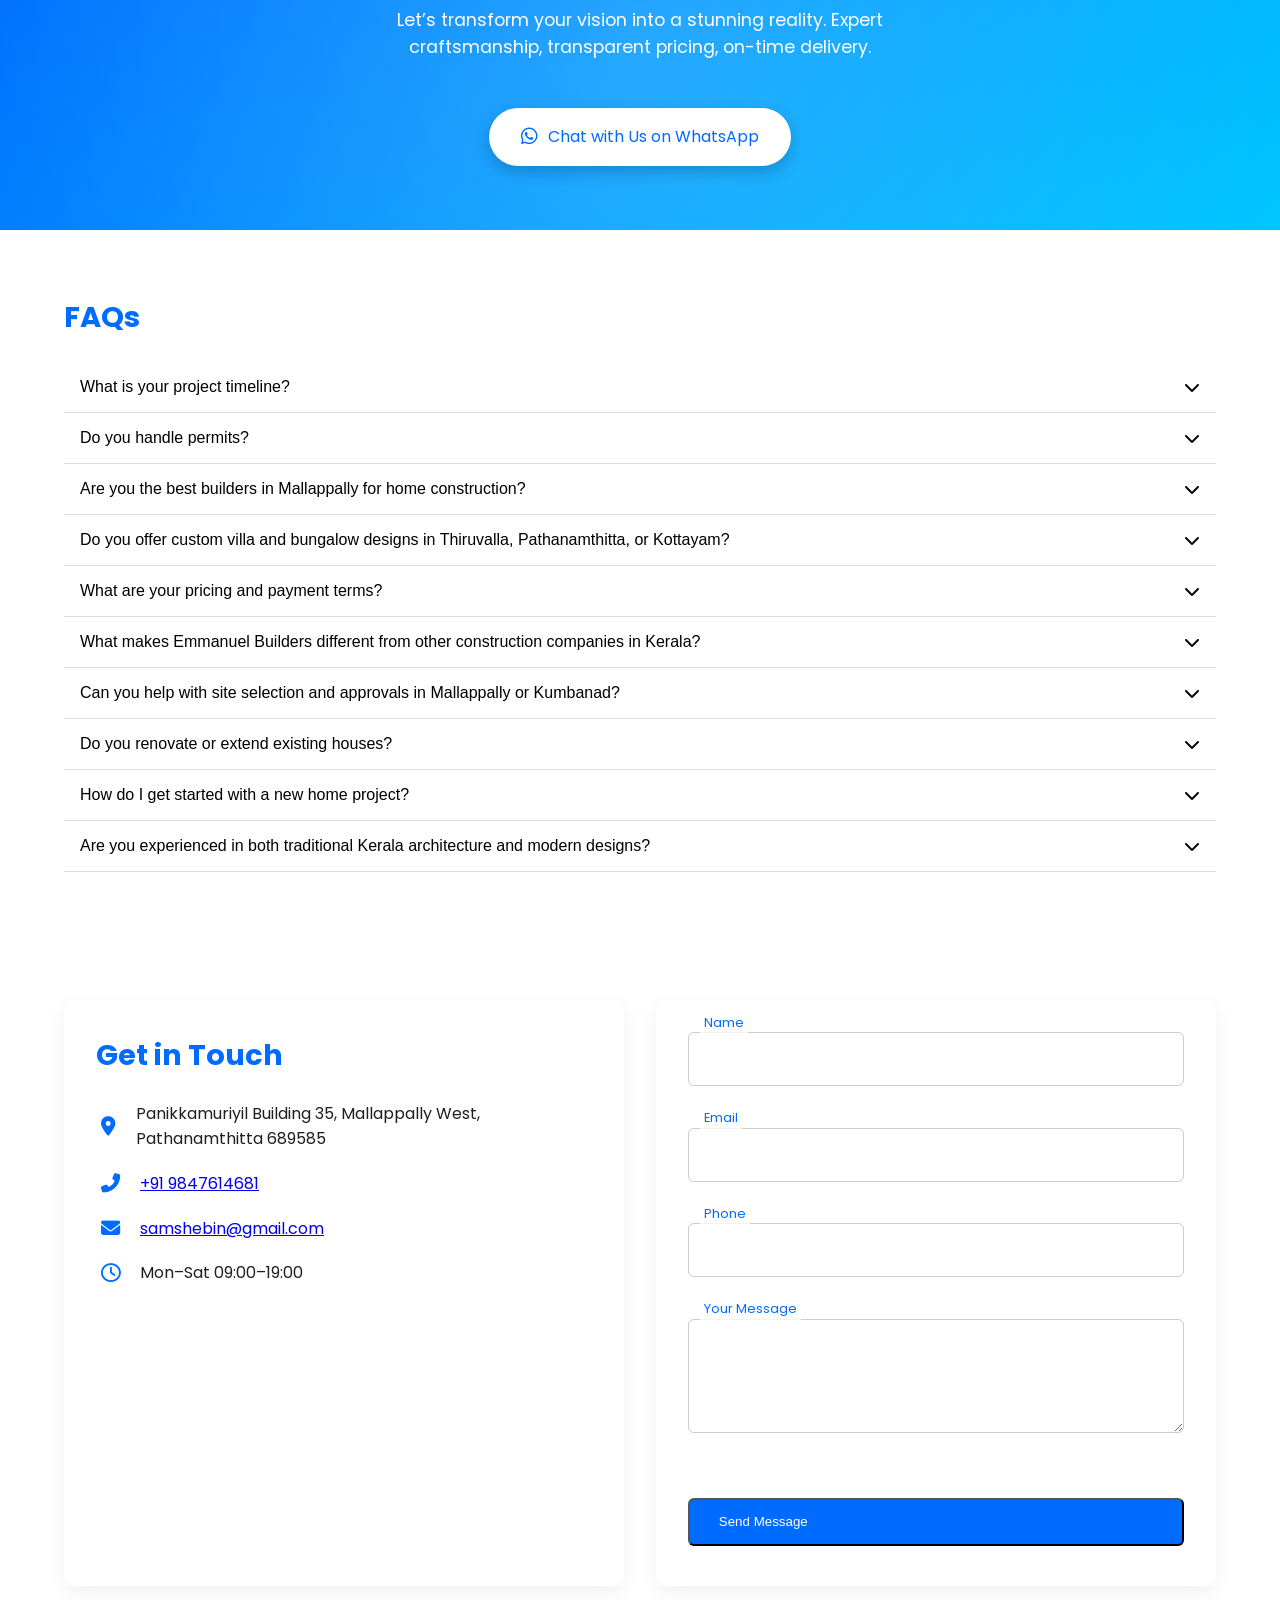
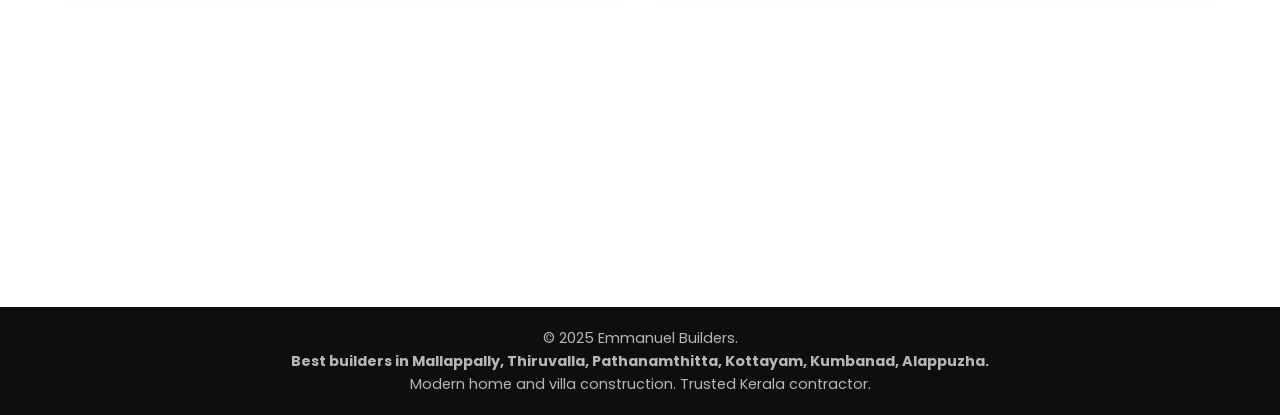
==== commit 6c68639a: "version 1" ====
--- a/index.html
+++ b/index.html
@@ -4,6 +4,8 @@
   <meta charset="UTF-8" />
   <meta name="viewport" content="width=device-width,initial-scale=1.0" />
   <title>Best Builders in Mallappally | Emmanuel Builders - Thiruvalla, Pathanamthitta, Kottayam, Kumbanad, Kerala</title>
+  <meta name="title" content="Emmanuel Builders - Best Builders in Mallappally, Thiruvalla, Pathanamthitta, Kottayam, Kumbanad, Kerala" />
+
   <meta name="description" content="Emmanuel Builders are the best builders in Mallappally, Thiruvalla, Pathanamthitta, Kottayam, Kumbanad, Alappuzha. Modern homes, villas & construction services from trusted Kerala contractors." />
   <meta name="keywords" content="builders in mallappally, best builders in mallappally, builders in thiruvalla, builders in pathanamthitta, builders in kottayam, builders in kumbanad, builders in alappuzha, construction companies in mallappally, home construction kerala, residential builders, villa construction mallappally" />
   <link rel="stylesheet" href="style.css" />
